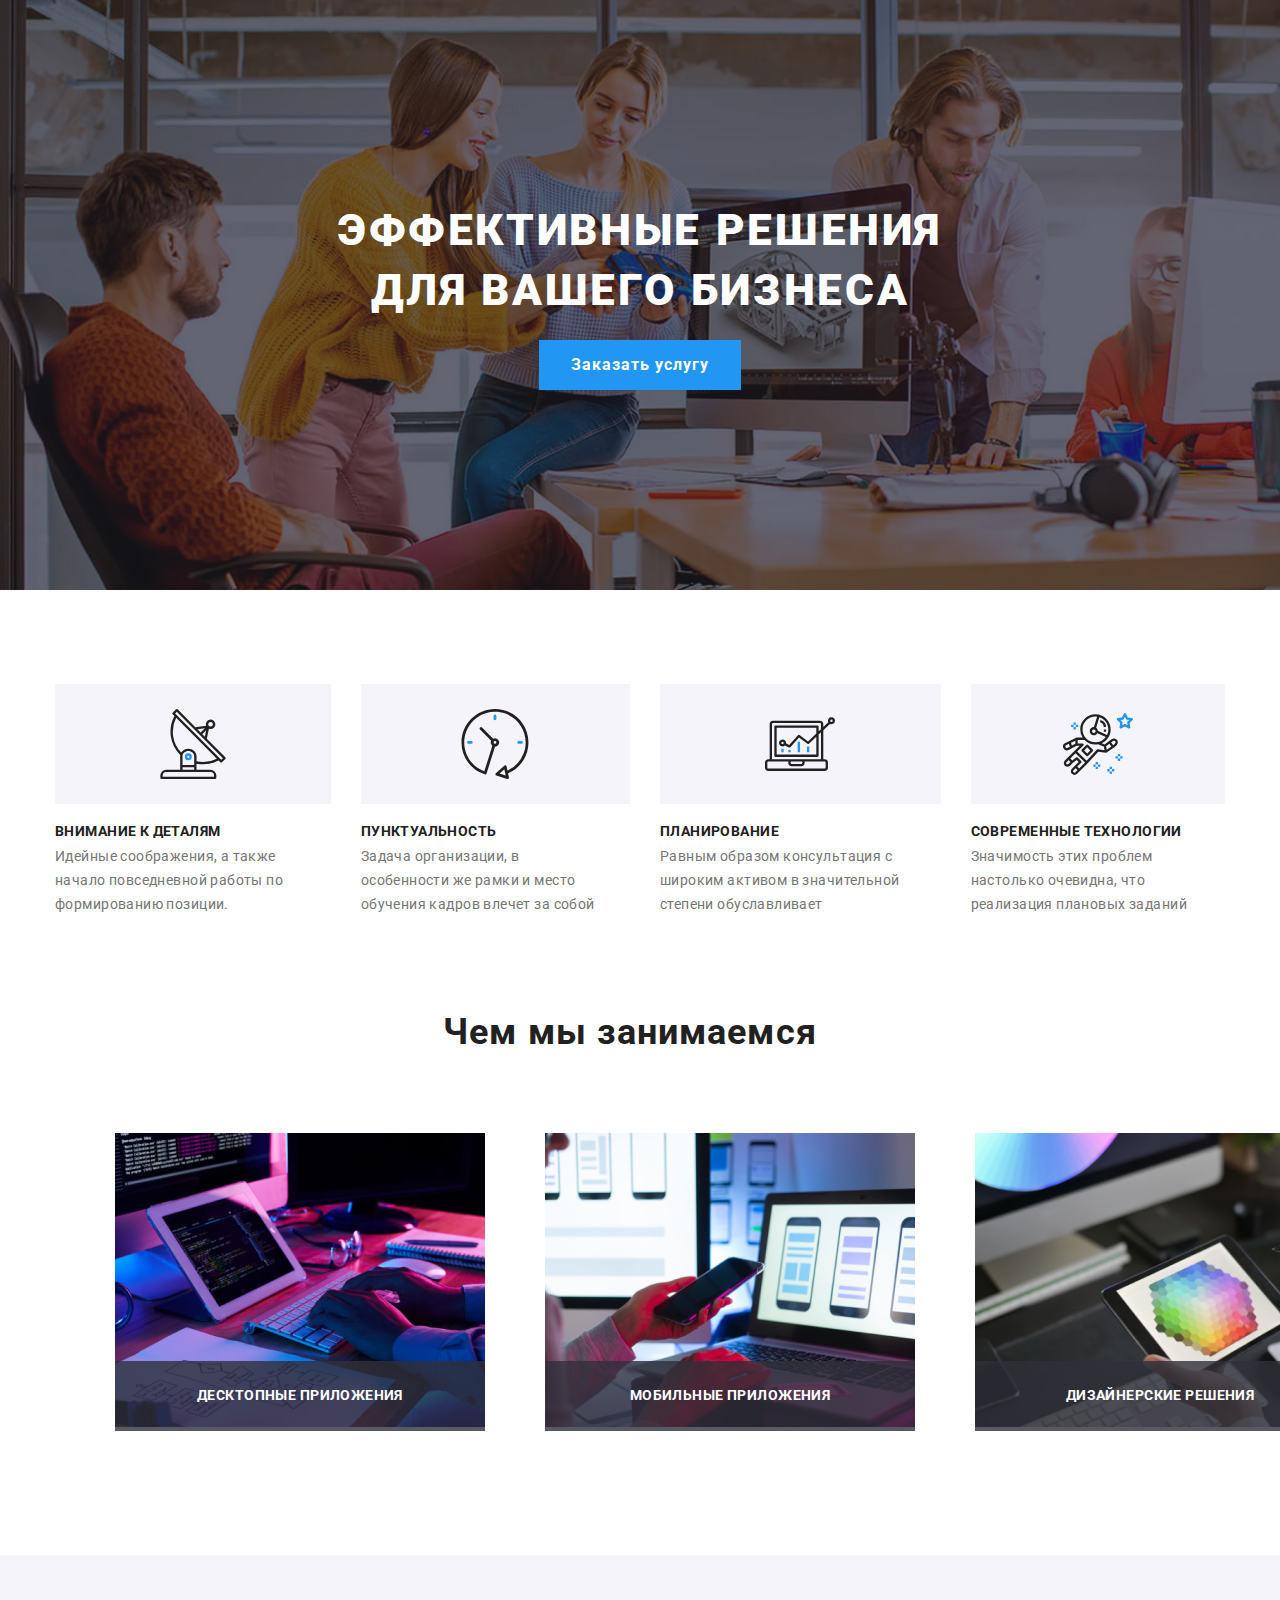
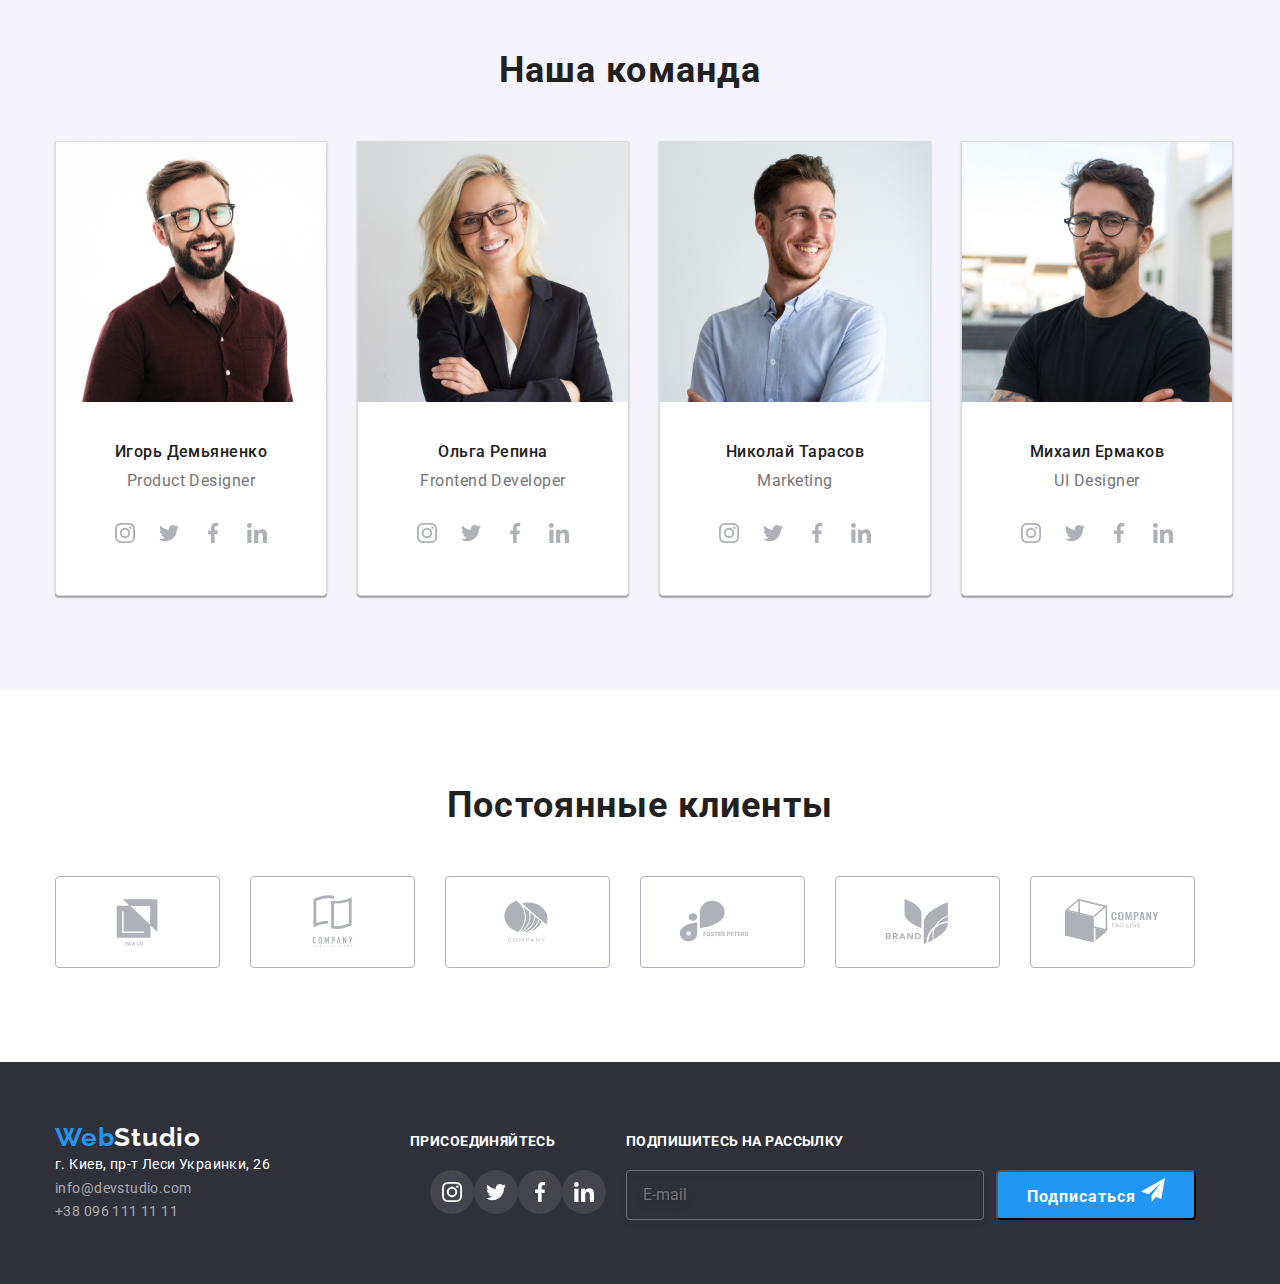
==== index.html @ 54d0c80e "1" ====
<!DOCTYPE html>
<html lang="ru">

<head>
    <meta charset="UTF-8">
    <meta http-equiv="X-UA-Compatible" content="IE=edge">
    <meta name="viewport" content="width=device-width, initial-scale=1.0">
    <title>Document</title>

    
    <link rel="preconnect" href="https://fonts.gstatic.com" crossorigin>
    <link
        href="https://fonts.googleapis.com/css2?family=Raleway:wght@700&family=Roboto:wght@400;500;700;900&display=swap"
        rel="stylesheet">
    <link rel="stylesheet" href="https://cdn.jsdelivr.net/npm/modern-normalize@1.1.0/modern-normalize.min.css" />
    <link rel="stylesheet" href="./css/main.min.css">
    <link rel="stylesheet" href="./css/styles.css">
    
</head>

<body>

    <!--header -->
    <!-- <header class="header-border"> 
    
        <div class="container header-container">
            <a class="title-name link" href="./index.html"> Web<span class="studio-black">Studio</span> </a>
            <nav>
                <ul class="header-options list">
    
                    <li class="header-options__text"><a class="header-options__item link current" href="./index.html"> Студия</a></li>
                    <li class="header-options__text"><a class="header-options__item link " href="./portfolio.html"> Портфолио</a></li>
                    <li class="header-options__text"><a class="header-options__item link " href=""> Контакты</a></li>
                </ul>
            </nav>
    
            <ul class="header-options list header-group">
                <li class="header-options__text" ><a class="header-options__tel link" href="mailto:info@devstudio.com"><svg class="header-options__icon"  width="16" height="12">
                    <use href="./images/icons2.svg#icon1-envelope"></use>
                </svg>info@devstudio.com</a></li>
                <li class="header-options-__ext"><a class="header-options__tel link" href="tel:+380961111111">
                    <svg class="header-options__icon" width="10" height="16">
                        <use href="./images/icons2.svg#icon1-Vector"></use>
                    </svg>+38 096 111 11 11</a></li>
            </ul>    
        </div>
        
    </header> -->

    <!-- main-->
    <main>
        
        <section class="main">
            <div class=" container">
                <h1 class="main__text">Эффективные решения для вашего бизнеса</h1>
                <button class=" btn" type="button" data-modal-open>Заказать услугу</button>
        </div></section>
        

        <!-- what we do-->
        <section class="section">
            <div class=" container">
            <ul class="list header-container">
                <li class="wedo-group" >
                    <div class="wedo-pic" ><svg class="wedo-icon" width="70" height="70">
                        <use href="./images/wedo.svg#icon-antenna"></use>
                    </svg></div>
                    <h3 class="wedo-head">Внимание к деталям</h3>
                    <p class="wedo-text">Идейные соображения, а также начало повседневной работы по формированию
                        позиции.</p>
                </li>


                <li class="wedo-group">
                    <div class="wedo-pic"><svg class="wedo-icon" width="70" height="70">
                        <use href="./images/wedo.svg#icon-clock"></use>
                    </svg></div>
                    <h3 class="wedo-head">Пунктуальность</h3>
                    <p class="wedo-text">Задача организации, в особенности же рамки и место обучения кадров влечет за
                        собой</p>
                </li>


                <li class="wedo-group">
                    <div class="wedo-pic"><svg class="wedo-icon" width="70" height="70">
                        <use href="./images/wedo.svg#icon-diagram"></use>
                    </svg></div>
                    <h3 class="wedo-head">Планирование</h3>
                    <p class="wedo-text">Равным образом консультация с широким активом в значительной степени
                        обуславливает</p>
                </li>


                <li class="wedo-group">
                    <div class="wedo-pic"><svg class="wedo-icon" width="70" height="70">
                        <use href="./images/wedo.svg#icon-astronaut"></use>
                    </svg></div>
                    <h3 class="wedo-head">Современные технологии</h3>
                    <p class="wedo-text">Значимость этих проблем настолько очевидна, что реализация плановых заданий</p>
                </li>
            </ul>
        </div>


        </section>
        <section class="wedo-pics" >
            <div class=" container">
            <h2 class="wedo">Чем мы занимаемся</h2>
            <ul class="wedo-img wedo-list list">
                <li class="wedowedo"><img class="wedo-picture" src="./images/box1.jpg" alt="компьютер-1" width="370">
                
                    <p class="wedo-overlay">десктопные приложения
                    </p></li>
                
                <li class="wedowedo" ><img class="wedo-picture" src="./images/box2.jpg" alt="компьютер-2" width="370">
                    <p class="wedo-overlay">мобильные приложения
                </p>
                </li>
                <li class="wedowedo"><img class="wedo-picture" src="./images/box3.jpg" alt="компьютер-3" width="370">
                    <p class="wedo-overlay">дизайнерские решения
                </p>
                </li>
            </ul>

            </div>
        </section>

        <!-- staff-->
        <section class=" staff">
            <div class=" container">
            <h2 class="staff-title">Наша команда</h2>
            <ul class=" staff__list list">
                
                <li class="staff__group"><img class="staff__img" src="./images/4.jpg" alt="Игорь" width="270">
                    <div class="staff__text">
                    <h3 class="staff__name">Игорь Демьяненко</h3>
                    <p class="staff__position" lang="en">Product Designer</p>
                        
                    
                        <ul class="social-media list">
                            <li class="social-media__item">
                                <a class="social-media__link link" href="" target="_blank" rel="noopener noreferer" aria-label="instagram"><svg
                                        class="social-media__icon" width="20" height="20">
                                        <use href="./images/icons.svg#icon-instagram"></use>
                                    </svg></a>
                            </li>
                        
                            <li class="social-media__item"><a class="social-media__link link" href="" target="_blank" rel="noopener noreferer"
                                    aria-label="twitter"><svg class="social-media__icon" width="20" height="20">
                                        <use href="./images/icons.svg#icon-twitter"></use>
                                    </svg></a></li>
                        
                            <li class="social-media__item"><a class="social-media__link link" href="" target="_blank" rel="noopener noreferer"
                                    aria-label="facebook">
                                    <svg class="social-media__icon" width="20" height="20">
                                        <use href="./images/icons.svg#icon-facebook"></use>
                                    </svg></a></li>
                        
                            <li class="social-media__item"><a class="social-media__link link" href="" target="_blank" rel="noopener noreferer"
                                    aria-label="linkedin">
                                    <svg class="social-media__icon" width="20" height="20">
                                        <use href="./images/icons.svg#icon-linkedin"></use>
                                    </svg></a></li>
                        </ul>
                    
                    
                </div></li>

                <li class="staff__group"><img class="staff__img" src="./images/5.jpg" alt="Ольга" width="270">
                    <div class="staff__text">
                    <h3 class="staff__name">Ольга Репина</h3>
                    <p class="staff__position" lang="en">Frontend Developer</p>  
                    <ul class="social-media list">
                        <li class="social-media__item">
                            <a class="social-media__link link" href="" target="_blank" rel="noopener noreferer" aria-label="instagram"><svg
                                    class="social-media__icon" width="20" height="20">
                                    <use href="./images/icons.svg#icon-instagram"></use>
                                </svg></a>
                        </li>
                    
                        <li class="social-media__item"><a class="social-media__link link" href="" target="_blank" rel="noopener noreferer"
                                aria-label="twitter"><svg class="social-media__icon" width="20" height="20">
                                    <use href="./images/icons.svg#icon-twitter"></use>
                                </svg></a></li>
                    
                        <li class="social-media__item"><a class="social-media__link link" href="" target="_blank" rel="noopener noreferer"
                                aria-label="facebook">
                                <svg class="social-media__icon" width="20" height="20">
                                    <use href="./images/icons.svg#icon-facebook"></use>
                                </svg></a></li>
                    
                        <li class="social-media__item"><a class="social-media__link link" href="" target="_blank" rel="noopener noreferer"
                                aria-label="linkedin">
                                <svg class="social-media__icon" width="20" height="20">
                                    <use href="./images/icons.svg#icon-linkedin"></use>
                                </svg></a></li>
                    </ul>
                </div></li>

                <li class="staff__group"><img class="staff__img" src="./images/6.jpg" alt="Николай" width="270">
                    <div class="staff__text">
                    <h3 class="staff__name">Николай Тарасов</h3>
                    <p class="staff__position" lang="en">Marketing</p>
                    <ul class="social-media list">
                        <li class="social-media__item">
                            <a class="social-media__link link" href="" target="_blank" rel="noopener noreferer" aria-label="instagram"><svg
                                    class="social-media__icon" width="20" height="20">
                                    <use href="./images/icons.svg#icon-instagram"></use>
                                </svg></a>
                        </li>
                    
                        <li class="social-media__item"><a class="social-media__link link" href="" target="_blank" rel="noopener noreferer"
                                aria-label="twitter"><svg class="social-media__icon" width="20" height="20">
                                    <use href="./images/icons.svg#icon-twitter"></use>
                                </svg></a></li>
                    
                        <li class="social-media__item"><a class="social-media__link link" href="" target="_blank" rel="noopener noreferer"
                                aria-label="facebook">
                                <svg class="social-media__icon" width="20" height="20">
                                    <use href="./images/icons.svg#icon-facebook"></use>
                                </svg></a></li>
                    
                        <li class="social-media__item"><a class="social-media__link link" href="" target="_blank" rel="noopener noreferer"
                                aria-label="linkedin">
                                <svg class="social-media__icon" width="20" height="20">
                                    <use href="./images/icons.svg#icon-linkedin"></use>
                                </svg></a></li>
                    </ul>
                </div></li>


                <li class="staff__group"><img class="staff__img" src="./images/7.jpg" alt="Михаил" width="270">
                    <div class="staff__text">
                    <h3 class="staff__name">Михаил Ермаков</h3>
                    <p class="staff__position" lang="en">UI Designer</p>
                    <ul class="social-media list">
                        <li class="social-media__item">
                            <a class="social-media__link link" href="" target="_blank" rel="noopener noreferer" aria-label="instagram"><svg
                                    class="social-media__icon" width="20" height="20">
                                    <use href="./images/icons.svg#icon-instagram"></use>
                                </svg></a>
                        </li>
                    
                        <li class="social-media__item"><a class="social-media__link link" href="" target="_blank" rel="noopener noreferer"
                                aria-label="twitter"><svg class="social-media__icon" width="20" height="20">
                                    <use href="./images/icons.svg#icon-twitter"></use>
                                </svg></a></li>
                    
                        <li class="social-media__item"><a class="social-media__link link" href="" target="_blank" rel="noopener noreferer"
                                aria-label="facebook">
                                <svg class="social-media__icon" width="20" height="20">
                                    <use href="./images/icons.svg#icon-facebook"></use>
                                </svg></a></li>
                    
                        <li class="social-media__item"><a class="social-media__link link" href="" target="_blank" rel="noopener noreferer"
                                aria-label="linkedin">
                                <svg class="social-media__icon" width="20" height="20">
                                    <use href="./images/icons.svg#icon-linkedin"></use>
                                </svg></a></li>
                    </ul>
                </div></li>
                
            </ul>
            </div>
        </section>

        <!--clients-->

        <section class=" clients">
            <div class=" container">
                <h2 class=" clients__name">Постоянные клиенты</h2>
                
                    <ul class="clients__list list">
                        <li class="clients__item" > <a class="clients__link link" href="" target="_blank" rel="noopener noreferer" aria-label="client-1"><svg class=" clients__icon" width="106" height="60">
                        <use href="./images/icons.svg#icon-Logo1"></use></svg> </a></li>
                        <li class="clients__item"> <a class="clients__link link" href="" target="_blank" rel="noopener noreferer" aria-label="client-2"><svg class=" clients__icon" width="106" height="60">
                        <use href="./images/icons.svg#icon-Logo2"></use></svg> </a></li>
                        <li class="clients__item"><a class="clients__link link" href="" target="_blank" rel="noopener noreferer" aria-label="client-3"><svg class=" clients__icon" width="106" height="60">
                        <use href="./images/icons.svg#icon-Logo3"></use></svg> </a></li>
                        <li class="clients__item"><a class="clients__link link" href="" target="_blank" rel="noopener noreferer" aria-label="client-4"><svg class=" clients__icon" width="106" height="60">
                        <use href="./images/icons.svg#icon-Logo4"></use></svg> </a></li>
                        <li class="clients__item"><a class="clients__link link" href="" target="_blank" rel="noopener noreferer" aria-label="client-5"><svg class=" clients__icon" width="106" height="60">
                        <use href="./images/icons.svg#icon-Logo5"></use></svg> </a></li>
                        <li class="clients__item"><a class="clients__link link" href="" target="_blank" rel="noopener noreferer" aria-label="client-6"><svg class=" clients__icon" width="106" height="60">
                        <use href="./images/icons.svg#icon-Logo6"></use></svg> </a></li> 
                    </ul>
            </div>
         </section>


    </main>
    <!--footer-->
    <footer class="footer">
        <div class="footer-container">
            <div class="footer-list">
                <a class="footer-name link" href="index.html"> Web<span class="studio-white">Studio</span></a>
                
            
                <ul class="list footer-group">
                    <li class="footer-white link"><a class="footer-white link" href="https://goo.gl/maps/7HZzm9QdchbtxohQ8" target="_blank" rel="noopener nofollow noreferrer">г. Киев,
                        пр-т Леси Украинки, 26</a></li>
                    <li><a class="footer-grey link" href="mailto:info@devstudio.com">info@devstudio.com</a></li>
                    <li><a class="footer-grey link" href="tel:+380961111111">+38 096 111 11 11</a></li>
                </ul>
            </div>

            <div class="subscribe">
            <p class="subscribe-title">присоединяйтесь</p>
            <ul class="social-media list">
                <li class="social-media__item">
                    <a class="social-media__link link" href="" target="_blank" rel="noopener noreferer" aria-label="instagram">
                        <svg class="social-media__icon-footer" width="20" height="20">
                            <use href="./images/icons.svg#icon-instagram"></use>
                        </svg>
                    </a>
                </li>
                <li class="social-media__item">
                    <a class="social-media__link link" href="" target="_blank" rel="noopener noreferer" aria-label="instagram">
                        <svg class="social-media__icon-footer" width="20" height="20">
                            <use href="./images/icons.svg#icon-twitter"></use>
                        </svg>
                    </a>
                </li>
                <li class="social-media__item">
                    <a class="social-media__link link" href="" target="_blank" rel="noopener noreferer" aria-label="instagram">
                        <svg class="social-media__icon-footer" width="20" height="20">
                            <use href="./images/icons.svg#icon-facebook"></use>
                        </svg>
                    </a>
                </li>
                <li class="social-media__item">
                    <a class="social-media__link link" href="" target="_blank" rel="noopener noreferer" aria-label="instagram">
                        <svg class="social-media__icon-footer" width="20" height="20">
                            <use href="./images/icons.svg#icon-linkedin"></use>
                        </svg>
                        </a>
                        </li>
                        </ul>
                        </div>
                        
                        <div class="subscribe-distribution">
                            <h3 class="subscribe-title">Подпишитесь на рассылку</h3>
                            <form class="subscribe-form" name="subscribe-form">
                                <label class="contact-form-group"></label>
                                <input class="subscribe-input" type="email" name="email" placeholder="E-mail" required>
                                <button class="subscribe-btn" type="submit">Подписаться
                                    <svg class="subscribe-icon" width="24" height="24">
                                        <use href="./images/icons/modal.svg#icon1-send"></use>
                                    </svg></button>
                            </form>
                        </div>
        </div>
    </footer>

<div class="backdrop is-hidden" data-modal>
    <div class="modal">
        <button class="modal-close-btn" type="button" data-modal-close>
            <svg class="modal-icon" width="11" height="11">
                <use href="./images/icons.svg#icon1-cross"></use>
            </svg></button>


        <span class="modal-title">Оставьте свои данные, мы вам перезвоним</span>

        <form class="modal-form" name="client-info">
            <div class="modal-input-wrp">
                <label class="modal-form-label">
                    <span class="modal-form-dsc">Имя</span>
                    <svg class="modal-form-icon" width="18" height="18">
                        <use href="./images/icons/modal.svg#icon1-user"></use>
                    </svg>
                    <input class="modal-form-input" type="text" name="client-name" required>
                </label>
            </div>
            <div class="modal-input-wrp">
                <label class="modal-form-label">
                    <span class="modal-form-dsc">Телефон</span>
                    <svg class="modal-form-icon" width="18" height="18">
                        <use href="./images/icons/modal.svg#icon1-phone"></use>
                    </svg>
                    <input class="modal-form-input" type="tel" name="client-phone" required>
                </label>
            </div>
            <div class="modal-input-wrp">
                <label class="modal-form-label">
                    <span class="modal-form-dsc">Почта</span>
                    <svg class="modal-form-icon" width="18" height="18">
                        <use href="./images/icons/modal.svg#icon1-email"></use>
                    </svg>
                    <input class="modal-form-input" type="email" name="client-email" required>
                </label>
            </div>
            <label class="modal-form-label">
                <span class="modal-form-dsc">Комментарий</span>
                <textarea class="modal-form-input form-textarea" name="client-comment"
                    placeholder="Введите текст"></textarea>
            </label>
            <div class="modal-input-wrp">
                <label class="modal-form-checkbox">
                    <input class="form-checkbox-input visually-hidden" type="checkbox" name="client-agreement"
                        value="client-agreement" checked required>
                    <svg class="form-checkbox-icon empty" width="16" height="15">
                        <use href="./images/icons/modal2.svg#icon1-checkbox"></use>
                    </svg>
                    <svg class="form-checkbox-icon agree" width="16" height="15">
                        <use href="./images/icons/modal.svg#icon1-check"></use>
                    </svg>
                    <span class="form-checkbox-agreement">
                        Соглашаюсь с рассылкой и принимаю
                        <a class="form-checkbox-contract" href="">
                            Условия договора
                        </a>
                    </span>
                </label>
                <button class="checkbox-btn" type="submit">Отправить</button>
            </div>
        </form>




    </div>
</div>

<script src="./js/modal.js"></script>

</body>

</html>
---- css/main.min.css ----
.visually-hidden{position:absolute;width:1px;height:1px;margin:-1px;border:0;padding:0;white-space:nowrap;-webkit-clip-path:inset(100%);clip-path:inset(100%);clip:rect(0 0 0 0);overflow:hidden}body{font-family:roboto,sans-serif;font-style:normal;color:#212121;display:block;margin:0}h1,h2,h3,p{margin:0}.link{text-decoration:none}.list{list-style:none;margin:0;padding:0}.btn-portfolio{font-family:"Roboto";font-style:normal;font-weight:500;font-size:16px;line-height:1.62;padding:6px 22px;letter-spacing:.03em;color:#212121;border:none;background-color:#f5f4fa;border-radius:4px;-webkit-transition:color 250ms cubic-bezier(0.4, 0, 0.2, 1),background-color 250ms cubic-bezier(0.4, 0, 0.2, 1);transition:color 250ms cubic-bezier(0.4, 0, 0.2, 1),background-color 250ms cubic-bezier(0.4, 0, 0.2, 1)}.btn-portfolio-class{margin-left:8px}.btn-portfolio:hover,.btn-portfolio:focus{background-color:#2196f3;color:#fff;-webkit-box-shadow:3px 3px 3px rgba(0,0,0,.12);box-shadow:3px 3px 3px rgba(0,0,0,.12)}.btn{font-weight:700;font-size:16px;line-height:1.88;letter-spacing:.06em;background-color:#2196f3;color:#fff;padding:10px 32px;margin-top:20px;border:none}.current-btn{background-color:#2196f3;color:#fff}.checkbox-btn{display:block;margin:auto;height:50px;width:200px;font-weight:700;font-size:16px;line-height:1.88;letter-spacing:.06em;background-color:#2196f3;color:#fff;padding:10px 32px;margin-top:20px;border-radius:4px;border:1px solid #757575;-webkit-transition:-webkit-box-shadow 250ms cubic-bezier(0.4, 0, 0.2, 1);transition:-webkit-box-shadow 250ms cubic-bezier(0.4, 0, 0.2, 1);transition:box-shadow 250ms cubic-bezier(0.4, 0, 0.2, 1);transition:box-shadow 250ms cubic-bezier(0.4, 0, 0.2, 1), -webkit-box-shadow 250ms cubic-bezier(0.4, 0, 0.2, 1);cursor:pointer}.checkbox-btn:hover,.checkbox-btn:checkbox-btn:focus{-webkit-box-shadow:5px 5px 5px rgba(0,0,0,.12);box-shadow:5px 5px 5px rgba(0,0,0,.12)}.subscribe-btn{height:50px;width:200px;font-weight:700;font-size:16px;line-height:1.88;fill:#fff;letter-spacing:.06em;color:#fff;background-color:#2196f3;text-align:center;border-radius:4px;cursor:pointer}.subscribe-btn:hover,.subscribe-btn:focus{background-color:#188ceb}.container{width:100%;padding-left:15px;padding-right:15px;margin-left:auto;margin-right:auto}@media screen and (min-width: 480px){.container{max-width:480}}@media screen and (min-width: 768px){.container{max-width:768}}@media screen and (min-width: 1200px){.container{max-width:1200px}}.footer-container{width:1200px;padding-left:15px;padding-right:15px;margin-left:auto;margin-right:auto;display:-webkit-box;display:-ms-flexbox;display:flex;-webkit-box-align:baseline;-ms-flex-align:baseline;align-items:baseline}.header-container{display:-webkit-box;display:-ms-flexbox;display:flex}.section{padding:94px 0}.social-media{display:-webkit-box;display:-ms-flexbox;display:flex;-webkit-box-pack:center;-ms-flex-pack:center;justify-content:center;margin-right:20px;margin-left:20px}.social-media__item{width:44px;height:44px;-webkit-transition:fill 250ms cubic-bezier(0.4, 0, 0.2, 1),background-color 250ms cubic-bezier(0.4, 0, 0.2, 1);transition:fill 250ms cubic-bezier(0.4, 0, 0.2, 1),background-color 250ms cubic-bezier(0.4, 0, 0.2, 1)}.social-media__item:hover .social-media__link,.social-media__item:focus .social-media__link{fill:#fff;background-color:#2196f3}.social-media__link:not(:last-child){fill:#afb1b8;display:-webkit-box;display:-ms-flexbox;display:flex;width:100%;height:100%;border-radius:50%;-webkit-box-align:center;-ms-flex-align:center;align-items:center;-webkit-box-pack:center;-ms-flex-pack:center;justify-content:center;gap:10px}.social-media{display:-webkit-box;display:-ms-flexbox;display:flex;-webkit-box-pack:center;-ms-flex-pack:center;justify-content:center}.social-media__item{width:44px;height:44px;margin-bottom:10px;-webkit-transition:fill 250ms cubic-bezier(0.4, 0, 0.2, 1),background-color 250ms cubic-bezier(0.4, 0, 0.2, 1);transition:fill 250ms cubic-bezier(0.4, 0, 0.2, 1),background-color 250ms cubic-bezier(0.4, 0, 0.2, 1)}.social-media__link{display:-webkit-box;display:-ms-flexbox;display:flex;width:100%;height:100%;border-radius:50%;-webkit-box-align:center;-ms-flex-align:center;align-items:center;-webkit-box-pack:center;-ms-flex-pack:center;justify-content:center;color:#fff;background:rgba(255,255,255,.1);-webkit-transition:fill 250ms cubic-bezier(0.4, 0, 0.2, 1);transition:fill 250ms cubic-bezier(0.4, 0, 0.2, 1)}.social-media__link:focus .social-media__icon,.social-media__link:hover .social-media__icon{fill:#fff}.social-media__icon{fill:#afb1b8;-webkit-transition:fill 250ms cubic-bezier(0.4, 0, 0.2, 1);transition:fill 250ms cubic-bezier(0.4, 0, 0.2, 1)}.social-media__icon-footer{fill:#fff}.modal-icon{fill:#a3a2a2}.modal-icon:hover,.modal-icon:focus{fill:#2196f3}.modal-title{font-family:"Roboto";font-style:normal;font-weight:700;font-size:20px;line-height:23px;text-align:center;letter-spacing:.03em;color:#212121}.modal{position:absolute;top:50%;left:50%;-webkit-transform:translate(-50%, -50%);transform:translate(-50%, -50%);width:528px;height:581px;background-color:#fff;-webkit-box-shadow:0px 1px 3px rgba(0,0,0,.12),0px 1px 1px rgba(0,0,0,.14),0px 2px 1px rgba(0,0,0,.2);box-shadow:0px 1px 3px rgba(0,0,0,.12),0px 1px 1px rgba(0,0,0,.14),0px 2px 1px rgba(0,0,0,.2);border-radius:4px;padding:40px}.modal-close-btn{position:absolute;top:0;right:0;-webkit-transform:translate(-50% -50%);transform:translate(-50% -50%);display:-webkit-box;display:-ms-flexbox;display:flex;-webkit-box-align:center;-ms-flex-align:center;align-items:center;-webkit-box-pack:center;-ms-flex-pack:center;justify-content:center;width:30px;height:30px;margin-top:8px;margin-right:8px;border-radius:50%;padding:0;background-color:#fff;cursor:pointer;border:1px solid rgba(0,0,0,.1)}.modal-input-wrp{position:relative}.modal-form-label{display:-webkit-box;display:-ms-flexbox;display:flex;-webkit-box-orient:vertical;-webkit-box-direction:normal;-ms-flex-direction:column;flex-direction:column;margin-bottom:10px}.modal-form-label:hover .modal-form-input,.modal-form-label:focus .modal-form-input,.modal-form-label:hover .modal-form-icon,.modal-form-label:focus .modal-form-icon{fill:#2196f3;border-color:#2196f3}.modal-form{margin-top:12px}.modal-form-dsc{margin-bottom:4px;font-size:12px;line-height:1.17;letter-spacing:.01em;color:#757575}.modal-form-input{padding-top:12px;padding-right:12px;padding-bottom:12px;padding-left:42px;width:448px;height:40px;font-size:16px;line-height:1.25;letter-spacing:.03em;background-color:rgba(0,0,0,0);outline:rgba(0,0,0,0);border:1px solid rgba(33,33,33,.2);border-radius:4px;-webkit-transition:border-color 250ms cubic-bezier(0.4, 0, 0.2, 1);transition:border-color 250ms cubic-bezier(0.4, 0, 0.2, 1)}.modal-input-wrp{position:relative}.modal-form-icon{position:absolute;top:0;left:0;-webkit-transform:translateY(29px);transform:translateY(29px);margin-left:12px;-webkit-transition:fill 250ms cubic-bezier(0.4, 0, 0.2, 1);transition:fill 250ms cubic-bezier(0.4, 0, 0.2, 1)}.form-textarea::-webkit-input-placeholder{font-size:12px;line-height:14px;letter-spacing:.01em;color:rgba(117,117,117,.5)}.form-textarea::-moz-placeholder{font-size:12px;line-height:14px;letter-spacing:.01em;color:rgba(117,117,117,.5)}.form-textarea:-ms-input-placeholder{font-size:12px;line-height:14px;letter-spacing:.01em;color:rgba(117,117,117,.5)}.form-textarea::-ms-input-placeholder{font-size:12px;line-height:14px;letter-spacing:.01em;color:rgba(117,117,117,.5)}.form-textarea::placeholder{font-size:12px;line-height:14px;letter-spacing:.01em;color:rgba(117,117,117,.5)}.form-textarea{padding-right:16px;padding-left:16px;height:120px;resize:none}.modal-form-checkbox{position:relative;display:-webkit-box;display:-ms-flexbox;display:flex;-webkit-box-align:center;-ms-flex-align:center;align-items:center;-webkit-box-pack:center;-ms-flex-pack:center;justify-content:center;margin-bottom:30px}.backdrop{position:fixed;top:0;left:0;width:100%;height:100%;background-color:rgba(0,0,0,.2);-webkit-transition:opacity 250ms cubic-bezier(0.4, 0, 0.2, 1),visibility 250ms cubic-bezier(0.4, 0, 0.2, 1);transition:opacity 250ms cubic-bezier(0.4, 0, 0.2, 1),visibility 250ms cubic-bezier(0.4, 0, 0.2, 1)}.backdrop.is-hidden{opacity:0;visibility:hidden;pointer-events:none}.form-checkbox-icon.empty{position:absolute;left:0;opacity:0;-webkit-transition:opacity 250ms cubic-bezier(0.4, 0, 0.2, 1);transition:opacity 250ms cubic-bezier(0.4, 0, 0.2, 1)}.form-checkbox-icon{display:-webkit-inline-box;display:-ms-inline-flexbox;display:inline-flex;-webkit-box-align:center;-ms-flex-align:center;align-items:center;-webkit-box-pack:center;-ms-flex-pack:center;justify-content:center;color:#040404;border:#2f303a}.form-checkbox-icon.agree{position:absolute;left:0;opacity:0;fill:#fff;background-color:#2196f3;border-radius:2px;-webkit-transition:opacity 250ms cubic-bezier(0.4, 0, 0.2, 1);transition:opacity 250ms cubic-bezier(0.4, 0, 0.2, 1)}.form-checkbox-agreement{margin-left:20px;font-size:14px;line-height:1.71;letter-spacing:.03em;color:#757575}.form-checkbox-contract{color:#2196f3}.form-checkbox-contract:hover,.form-checkbox-contractfocus{color:#2196f3}.form-checkbox-input:not(:checked)+.form-checkbox-icon.empty{opacity:1}.form-checkbox-input:checked~.form-checkbox-icon.agree{opacity:1}.form-checkbox-custom-checkbox{display:-webkit-inline-box;display:-ms-inline-flexbox;display:inline-flex;-webkit-box-align:center;-ms-flex-align:center;align-items:center;-webkit-box-pack:center;-ms-flex-pack:center;justify-content:center;width:20px;height:20px;outline:2px solid #9da4bd;outline-offset:-2px;border-radius:8px;-webkit-transition:outline-color 250ms,background-color 250ms;transition:outline-color 250ms,background-color 250ms}.subscribe-form{display:-webkit-box;display:-ms-flexbox;display:flex}.subscribe-icon{width:24px;height:24px}.subscribe-input{margin-right:12px;padding:15px 16px;-webkit-box-flex:2;-ms-flex-positive:2;flex-grow:2;background-color:rgba(0,0,0,0);outline:rgba(0,0,0,0);border:1px solid rgba(255,255,255,.3);-webkit-filter:drop-shadow(0px 4px 4px rgba(0, 0, 0, 0.15));filter:drop-shadow(0px 4px 4px rgba(0, 0, 0, 0.15));border-radius:4px;color:#fff;width:358px;height:50px}.current{position:relative;color:#2196f3;display:-webkit-box;display:-ms-flexbox;display:flex;-webkit-box-align:center;-ms-flex-align:center;align-items:center}.current::after{position:absolute;bottom:0;left:0;content:" ";display:inline-block;width:100%;height:4px;border-radius:2px;background-color:#2196f3}.header-border{border-bottom:1px solid #ececec}.header-options{display:-webkit-box;display:-ms-flexbox;display:flex;margin-left:auto;-webkit-box-align:center;-ms-flex-align:center;align-items:center;-webkit-transition:color 250ms cubic-bezier(0.4, 0, 0.2, 1);transition:color 250ms cubic-bezier(0.4, 0, 0.2, 1)}.header-options:hover,.header-options:focus{color:#2196f3}.header-options__item{font-weight:500;font-size:14px;line-height:1.14;letter-spacing:.02em;color:#212121;padding:32px 0;display:block;-webkit-transition:color 250ms cubic-bezier(0.4, 0, 0.2, 1);transition:color 250ms cubic-bezier(0.4, 0, 0.2, 1)}.header-options__tel{font-weight:500;font-size:14px;line-height:1.14;letter-spacing:.02em;color:#757575;padding:32px 0px;display:-webkit-box;display:-ms-flexbox;display:flex;margin-left:auto;-webkit-box-align:center;-ms-flex-align:center;align-items:center;-webkit-transition:color 250ms cubic-bezier(0.4, 0, 0.2, 1),fill 250ms cubic-bezier(0.4, 0, 0.2, 1);transition:color 250ms cubic-bezier(0.4, 0, 0.2, 1),fill 250ms cubic-bezier(0.4, 0, 0.2, 1)}.header-options__text{margin-right:50px}.header-options__icon{margin-right:10px}.header-options__item:hover,.header-options__item:focus,.header-options__tel:hover,.header-options__tel:focus,.footer-white:hover,.footer-grey:hover,.footer-white:focus,.footer-grey:focus{color:#2196f3;fill:#2196f3}.title-name{Font-family:Raleway;font-weight:700;font-size:26px;line-height:1.19;letter-spacing:.03em;margin-bottom:20px;margin-top:20px;color:#2196f3;margin-right:93px}.header-list{display:-webkit-box;display:-ms-flexbox;display:flex}.studio-black{color:#000}.wedo{font-weight:700;font-size:36px;line-height:1.17;text-align:center;letter-spacing:.03em;margin-bottom:50px;color:#212121;margin-right:20px}.wedo-team{font-weight:700;font-size:36px;line-height:1.17;text-align:center;letter-spacing:.03em;margin-bottom:50px;color:#212121;margin-right:20px}.wedo-list{display:-webkit-box;display:-ms-flexbox;display:flex;margin-right:50px;margin-left:30px}.wedo-head{font-weight:700;font-size:14px;line-height:1.14;letter-spacing:.03em;text-transform:uppercase;margin-top:20px;margin-bottom:5px;color:#212121}.wedo-text{font-weight:400;font-size:14px;line-height:1.71;letter-spacing:.03em;color:#757575;margin-right:20px}.wedo-img{margin-left:-15px;width:355px;margin-right:30px}.wedo-pics{padding-bottom:94px}.wedo-pic{display:block;max-width:100%;max-height:100%}.wedo-icon{display:-webkit-box;display:-ms-flexbox;display:flex;-webkit-box-pack:center;-ms-flex-pack:center;justify-content:center;-webkit-box-align:center;-ms-flex-align:center;align-items:center;background-color:#f5f4fa}.wedo-pic{background-color:#f5f4fa;height:120px;display:-webkit-box;display:-ms-flexbox;display:flex;-webkit-box-pack:center;-ms-flex-pack:center;justify-content:center;-webkit-box-align:center;-ms-flex-align:center;align-items:center}.wedo-group:not(:last-child){margin-right:30px}.wedowedo{margin:30px;position:relative}.wedo-overlay{position:absolute;display:-webkit-box;display:-ms-flexbox;display:flex;-webkit-box-align:center;-ms-flex-align:center;align-items:center;-webkit-box-pack:center;-ms-flex-pack:center;justify-content:center;height:70px;width:370px;bottom:0;left:0;font-weight:700;font-size:14px;line-height:1.14;text-align:center;letter-spacing:.03em;text-transform:uppercase;background:rgba(47,48,58,.8);color:#fff}.footer-name{font-family:raleway;font-weight:700;font-size:26px;line-height:1.19;letter-spacing:.03em;margin-top:20px;margin-bottom:20px;color:#2196f3;margin-left:0px}.footer-social{fill:#fdfefe}.footer-white{font-weight:400;font-size:14px;line-height:1.71;letter-spacing:.03em;background-color:#2f303a;text-transform:none;color:#fff;-webkit-transition:color 250ms cubic-bezier(0.4, 0, 0.2, 1);transition:color 250ms cubic-bezier(0.4, 0, 0.2, 1)}.footer-grey{font-weight:400;font-size:14px;line-height:1.71;background-color:#2f303a;letter-spacing:.03em;font-style:normal;margin-bottom:9px;text-transform:none;color:rgba(255,255,255,.6);-webkit-transition:color 250ms cubic-bezier(0.4, 0, 0.2, 1);transition:color 250ms cubic-bezier(0.4, 0, 0.2, 1)}.footer-group{margin-right:70px}.footer-list{margin-right:70px}.footer{background-color:#2f303a;padding:60px 0;display:-webkit-box;display:-ms-flexbox;display:flex}.footer-join{margin-left:70px}.footer .container{display:-webkit-box;display:-ms-flexbox;display:flex}.footer-join-item{margin-top:12px;margin-bottom:20px;font-weight:700;font-size:14px;line-height:1.14;letter-spacing:.03em;text-transform:uppercase;color:#fff}.footer-social{display:-webkit-box;display:-ms-flexbox;display:flex;-webkit-box-pack:center;-ms-flex-pack:center;justify-content:center;-webkit-transition:fill 250ms cubic-bezier(0.4, 0, 0.2, 1);transition:fill 250ms cubic-bezier(0.4, 0, 0.2, 1);-webkit-transition:background-color 250ms cubic-bezier(0.4, 0, 0.2, 1);transition:background-color 250ms cubic-bezier(0.4, 0, 0.2, 1)}.footer-social:hover,.footer-social:focus{fill:#fff;background-color:#2196f3}.subscribe-title{margin-top:12px;margin-bottom:20px;font-weight:700;font-size:14px;line-height:1.14;letter-spacing:.03em;text-transform:uppercase;color:#fff}.studio-white{color:#fff}.main__text{font-size:44px;line-height:1.36;text-align:center;letter-spacing:.06em;text-transform:uppercase;color:#fff;font-weight:700px;max-width:700px;margin:0 auto}.main{background-image:url(../images/Img\ Overlay.png),url(../images/Img.png);background-size:cover;max-width:1600px;background-color:rgba(47,48,58,.4);text-align:center;padding:200px 0}.staff-title{font-weight:700;font-size:36px;line-height:1.17;text-align:center;letter-spacing:.03em;margin-bottom:50px;color:#212121;margin-right:20px}.staff__list{display:-webkit-box;display:-ms-flexbox;display:flex;margin:-15px}.staff__img{display:block;width:270px;height:260px}.staff__name{font-weight:500;font-size:16px;line-height:1.19;text-align:center;letter-spacing:.03em;color:#212121;margin:10px}.staff__position{font-weight:400;font-size:16px;line-height:1.19;text-align:center;letter-spacing:.03em;margin-bottom:20px;color:#757575}.staff{background-color:#f5f4fa;padding:94px 0}.staff__text{padding-top:30px;padding-bottom:30px;font-weight:700;font-size:36px;line-height:1.17;text-align:center;letter-spacing:.03em;color:#212121}.staff__group{border:1px solid #dcdbe1;margin:15px;background-color:#fff;border-radius:0px 0px 4px 4px;-webkit-box-shadow:0px 1px 3px rgba(0,0,0,.12),0px 1px 1px rgba(0,0,0,.14),0px 2px 1px rgba(0,0,0,.2);box-shadow:0px 1px 3px rgba(0,0,0,.12),0px 1px 1px rgba(0,0,0,.14),0px 2px 1px rgba(0,0,0,.2)}.staff-social{display:-webkit-box;display:-ms-flexbox;display:flex;-webkit-box-pack:center;-ms-flex-pack:center;justify-content:center}.projects{width:370px;display:block}.work-list{display:-webkit-box;display:-ms-flexbox;display:flex;margin-bottom:50px;-webkit-box-pack:center;-ms-flex-pack:center;justify-content:center}.work-pic{display:-webkit-box;display:-ms-flexbox;display:flex;margin:-15px;-ms-flex-wrap:wrap;flex-wrap:wrap}.project-kind{color:#757575}.projects-group{width:calc(33.3333333333% - 30px);margin:15px;-webkit-transition:-webkit-box-shadow 250ms cubic-bezier(0.4, 0, 0.2, 1);transition:-webkit-box-shadow 250ms cubic-bezier(0.4, 0, 0.2, 1);transition:box-shadow 250ms cubic-bezier(0.4, 0, 0.2, 1);transition:box-shadow 250ms cubic-bezier(0.4, 0, 0.2, 1), -webkit-box-shadow 250ms cubic-bezier(0.4, 0, 0.2, 1)}.projects-group:hover,.projects-group:focus{-webkit-box-shadow:3px 3px 3px rgba(0,0,0,.12);box-shadow:3px 3px 3px rgba(0,0,0,.12)}.projects-text{padding:20px 24px;border:1px solid #ececec;border-top:none}.projects-head{font-family:"Roboto";font-style:normal;font-weight:700;font-size:18px;line-height:36px;margin-bottom:4px;letter-spacing:.06em;color:#212121}.portfolio-img-card{position:relative;overflow:hidden}.portfolio-item{position:relative;overflow:hidden}.portfolio-overlay{position:absolute;top:0;left:0;-webkit-transform:translateY(135%);transform:translateY(135%);display:-webkit-box;display:-ms-flexbox;display:flex;height:294px;-webkit-box-align:center;-ms-flex-align:center;align-items:center;padding:63px 24px;-webkit-transition:-webkit-transform 250ms cubic-bezier(0.4, 0, 0.2, 1);transition:-webkit-transform 250ms cubic-bezier(0.4, 0, 0.2, 1);transition:transform 250ms cubic-bezier(0.4, 0, 0.2, 1);transition:transform 250ms cubic-bezier(0.4, 0, 0.2, 1), -webkit-transform 250ms cubic-bezier(0.4, 0, 0.2, 1);background-color:rgba(33,150,243,.9)}.portfolio-item:hover .portfolio-overlay{-webkit-transform:translateY(0);transform:translateY(0)}.portfolio-overlay-desc{font-family:"Roboto";font-style:normal;font-weight:400;font-size:18px;line-height:28px;letter-spacing:.03em;color:#fff}.projects{width:370px;display:block}.clients__link{color:#afb1b8;width:100%;height:100%;display:-webkit-box;display:-ms-flexbox;display:flex;-webkit-box-pack:center;-ms-flex-pack:center;justify-content:center;-webkit-box-align:center;-ms-flex-align:center;align-items:center;border:1px solid #afb1b8;border-radius:4px;-webkit-transition:color 250ms cubic-bezier(0.4, 0, 0.2, 1),border-color 250ms cubic-bezier(0.4, 0, 0.2, 1);transition:color 250ms cubic-bezier(0.4, 0, 0.2, 1),border-color 250ms cubic-bezier(0.4, 0, 0.2, 1)}.clients__link:hover,.clients__link:focus{border-color:#2196f3;color:#2196f3}.clients__list{display:-webkit-box;display:-ms-flexbox;display:flex}.clients__item{height:92px;width:calc(16.6666666667% - 30px);margin-right:30px}.clients__icon{display:-webkit-box;display:-ms-flexbox;display:flex;width:106px;height:60px;fill:currentColor}.clients__icon-list{display:-webkit-box;display:-ms-flexbox;display:flex;width:170px;height:92px;border:1px solid #afb1b8;margin:20px;fill:#e5e5e5}.clients__name{font-weight:700;font-size:36px;line-height:1.17;text-align:center;letter-spacing:.03em;margin-bottom:50px;color:#212121}.clients__list{display:-webkit-box;display:-ms-flexbox;display:flex;-webkit-box-pack:center;-ms-flex-pack:center;justify-content:center}.clients{padding:94px 0}/*# sourceMappingURL=main.min.css.map */
---- css/styles.css ----
.main__text {


    font-size: 26px;
    line-height: 42px;
    text-align: center;
    letter-spacing: 0.06em;
    text-transform: uppercase;

    color: #FFFFFF;
    font-weight: 900px;

    margin: 0 auto;
}

@media screen and (min-width: 768px) {
    .main__text {
        font-weight: 900;
        font-size: 26px;
        line-height: 42px;
    }
}

@media screen and (min-width: 1200px) {
    .main__text {
        font-weight: 900;
        font-size: 44px;
        line-height: 60px;
    }

}

.container {
    width: 100%;
    padding-left: 15px;
    padding-right: 15px;
    margin-left: auto;
    margin-right: auto;
}

@media screen and (min-width: 480px) {
    .container {
        max-width: 480px;
    }
}

@media screen and (min-width: 768px) {
    .container {
        max-width: 768px;
    }
}

@media screen and (min-width: 1200px) {
    .container {
        max-width: 1200px;
    }
}

.footer-container {
    width: 100%;
    padding-left: 15px;
    padding-right: 15px;
    margin-left: auto;
    margin-right: auto;
    display: flex;
    align-items: baseline;
}

@media screen and (min-width: 480px) {
    .footer-container {
        width: 480px;
    }
}

@media screen and (min-width: 768px) {
    .footer-container {
        width: 768px;
    }
}

@media screen and (min-width: 1200px) {
    .footer-container {
        width: 1200px;
    }
}



/* body{
    font-family: roboto, sans-serif ;
    font-style: normal;
    color: #212121;

    
    display:block;
    margin: 0;
}
.main__text {


    font-size: 26px;
    line-height: 42px;
    text-align: center;
    letter-spacing: 0.06em;
    text-transform: uppercase;

    color: #FFFFFF;
    font-weight: 900px;
    
    margin: 0 auto;}

*
{ box-sizing: border-box;}

h1,h2,h3,p{margin: 0;}


.link{
    text-decoration: none;
}
.list{
    list-style: none;
    margin: 0;
    padding: 0;
} */
/* .studio-black{color: #000000;} */
/* .studio-white{color: #FFFFFF;} */

/* .header-list{
    display: flex;

} */


/* .container{
width: 1200px;
padding-left: 15px;
padding-right: 15px;
margin-left: auto;
margin-right: auto;
}

.footer-container{
    width: 1200px;
    padding-left: 15px;
    padding-right: 15px;
    margin-left: auto;
    margin-right: auto;
    display: flex;
    align-items: baseline;
} */

.header-container{
    display: flex;
    flex-direction:column;}

    @media screen and (min-width: 768px) {
        .header-container{ flex-direction:row;
    }
    @media screen and (min-width:1200px){
        .header-container{flex-direction: row;}
    }
        

/* .header-border{
    border-bottom: 1px solid #ececec;
    
} */

/* .wedo{
   
    font-weight: 700;
    font-size: 36px;
    line-height: 1.17;
    text-align: center;
    letter-spacing: 0.03em;
    margin-bottom: 50px;
    color: #212121;
    margin-right: 20px;

    
}
.wedo-team{
    font-weight: 700;
    font-size: 36px;
    line-height: 1.17;
    text-align: center;
    letter-spacing: 0.03em;
    margin-bottom: 50px;
    color: #212121; 
    margin-right: 20px;
}

.wedo-list{
    display:flex;
    margin-right: 50px;
    margin-left: 30px;
}

.wedo-head{

font-weight: 700;
font-size: 14px;
line-height: 1.14;
letter-spacing: 0.03em;
text-transform: uppercase;
margin-top: 20px;

margin-bottom: 5px;

color: #212121;
}
.wedo-text{
    
    font-weight: 400;
    font-size: 14px;
    line-height: 1.71;
    letter-spacing: 0.03em;
    
    color: #757575;
    margin-right: 20px;
    

}

/* .wedo-img{
    margin-left: -15px;
    width: 355px;
   margin-right: 30px;
} */


.wedo-list {
    display: none;
    margin-right: 50px;
    margin-left: 30px;

    @media screen and (min-width: 768px) {
        display: flex;
    }

}


.wedo-pic{
 display: block ;
 max-width: 100%;
 max-height: 100%;   
}

.wedo-icon{
    display: flex;
    justify-content: center;
    align-items: center;
    background-color: #F5F4FA;

}

.wedo-pic{
    background-color: #F5F4FA;
height: 120px;
display: flex;
justify-content: center;
align-items: center;

}

.wedo-group:not(:last-child){
margin-right: 30px;
}

.wedowedo {
    margin: 30px;
    position: relative;

}

.wedo-overlay {
     position: absolute;
     display: flex;
    align-items: center;
    justify-content: center;
    height: 70px;
    width: 370px;

    bottom: 0;
    left: 0;

    font-weight: 700;
    font-size: 14px;
    line-height: 1.14;
    text-align: center;
    letter-spacing: 0.03em;
    text-transform: uppercase;
    background: rgba(47, 48, 58, 0.8);
    color: #ffffff;
} */

/* .title-name{
Font-family: Raleway;
font-weight: 700;
font-size: 26px;
line-height: 1.19;
letter-spacing: 0.03em;
margin-bottom: 20px;
margin-top: 20px;
color: #2196F3;
margin-right: 93px;

} */

/* .footer-name{
    font-family: raleway;
    font-weight: 700;
    font-size: 26px;
    line-height: 1.19;
    letter-spacing: 0.03em;
    margin-top: 20px;
    margin-bottom: 20px;
    color: #2196F3;
    
    margin-left: 0px;
} */

/* .header-options{
 display: flex;
 margin-left: auto;
align-items: center;
transition: color 250ms cubic-bezier(0.4, 0, 0.2, 1) ;
}

.header-options:hover,
.header-options:focus{
    color: #2196F3;
  
}
    
.header-options__item{
 font-weight: 500;
    font-size: 14px;
    line-height: 1.14;
    letter-spacing: 0.02em;
    color: #212121;

 padding: 32px 0;
 display: block;
transition: color 250ms cubic-bezier(0.4, 0, 0.2, 1);
 }

.header-options__tel{

font-weight: 500;
font-size: 14px;
line-height: 1.14;
letter-spacing: 0.02em;
    color: #757575; 
    
    padding: 32px 0px;
display: flex;
margin-left: auto;
align-items: center;
transition: color 250ms cubic-bezier(0.4, 0, 0.2, 1), fill 250ms cubic-bezier(0.4, 0, 0.2, 1);
}
.header-options__text{
margin-right: 50px;
}

.header-options__icon{
    margin-right: 10px;
    
}

.header-options__item:hover,
.header-options__item:focus,
.header-options__tel:hover,
.header-options__tel:focus,
.footer-white:hover,
.footer-grey:hover,
.footer-white:focus,
.footer-grey:focus{
color:#2196F3;
fill: #2196F3;
} */

/* .btn-portfolio {
    font-family: 'Roboto';
    font-style: normal;
    font-weight: 500;
    font-size: 16px;
    line-height: 1.62;
    padding: 6px 22px;
    letter-spacing: 0.03em;
    color: #212121;

    border: none;
    background-color: #F5F4FA;
    border-radius: 4px;
    transition: color 250ms cubic-bezier(0.4, 0, 0.2, 1), background-color 250ms cubic-bezier(0.4, 0, 0.2, 1);


}

.btn-portfolio-class {
    margin-left: 8px;
}


.btn-portfolio:hover,
.btn-portfolio:focus
{
    background-color: #2196F3;
    color: #ffffff;
    box-shadow: 3px 3px 3px rgba(0, 0, 0, 0.12)
}

.btn {
    font-weight: 700;
    font-size: 16px;
    line-height: 1.88;

    letter-spacing: 0.06em;
    background-color: #2196F3;
    color: #FFFFFF;
    padding: 10px 32px;
    margin-top: 20px;

    border: none;
} */

/* .main__text{
 
 
font-size: 44px;
line-height: 1.36;
text-align: center;
letter-spacing: 0.06em;
text-transform: uppercase;

color: #FFFFFF;
font-weight: 700px;
max-width: 700px;
 margin: 0 auto;
}

.main {
    background-image: url(../images/Img\ Overlay.png), url(../images/Img.png) ;
    background-size: cover;
    max-width: 1600px;
    background-color: rgba(47, 48, 58, 0.4);
    text-align: center;
    padding:  200px 0;
   
    
} */


/* .staff-title {
    font-weight: 700;
    font-size: 36px;
    line-height: 1.17;
    text-align: center;
    letter-spacing: 0.03em;
    margin-bottom: 50px;
    color: #212121;
    margin-right: 20px;
}
.staff__list{
    
    display: flex;
    margin: -15px;
    flex-direction: column;
    align-items: center;

}


.staff__img{
    display: flex;
    width: 270px;
    height: 260px;
} */

/* .staff__name{

font-weight: 500;
font-size: 16px;
line-height: 1.19;
text-align: center;
letter-spacing: 0.03em;
color: #212121;
margin: 10px;

}

.staff__position{

font-weight: 400;
font-size: 16px;
line-height: 1.19;
text-align: center;
letter-spacing: 0.03em;
margin-bottom: 20px;

color: #757575;

}
.staff{
    background-color: #F5F4FA;  
    padding: 94px 0; 
}

.staff___text{
    padding-top: 30px;
    padding-bottom: 30px;
}

.staff__group{
    border: 1px solid #DCDBE1;
    margin: 15px;
    background-color: #FFFFFF;
    border-radius:0px 0px 4px 4px;
    box-shadow: 0px 1px 3px rgba(0, 0, 0, 0.12),
    0px 1px 1px rgba(0, 0, 0, 0.14),
    0px 2px 1px rgba(0, 0, 0, 0.2);
    
}

.staff-social{
    display: flex;
    justify-content: center;
} */
/* .social-media{
    display: flex;
   justify-content: center ;
   margin-right: 20px;
   margin-left: 20px;

    
}
.social-media__item{
    width: 44px;
    height: 44px;
transition: fill 250ms cubic-bezier(0.4, 0, 0.2, 1), background-color 250ms cubic-bezier(0.4, 0, 0.2, 1);

}

.social-media__item:hover .social-media__link,
.social-media__item:focus .social-media__link{
fill:#FFFFFF;
background-color: #2196F3;
}

.social-media__link:not(:last-child){
    fill: #AFB1B8;
    display: flex;
    width: 100%;
    height: 100%;
    border-radius: 50%;
    align-items: center;
    justify-content: center;
    gap: 10px;
} */


/* .footer-social{
    fill: #fdfefe;

} */

/* .projects {
width: 370px;
display: block;

}  */
/* .footer-white{

font-weight: 400;
font-size: 14px;
line-height: 1.71;
letter-spacing: 0.03em;
background-color: #2F303A;
text-transform: none;

color: #FFFFFF;
transition: color 250ms cubic-bezier(0.4, 0, 0.2, 1);
}
.footer-grey{

font-weight: 400;
font-size: 14px;
line-height: 1.71;
background-color: #2F303A;
letter-spacing: 0.03em;
font-style: normal;
margin-bottom: 9px;
text-transform: none;

color: rgba(255, 255, 255, 0.6);
transition: color 250ms cubic-bezier(0.4, 0, 0.2, 1);
}
    .footer-group{
        margin-right: 70px;
    }

    .footer-list{
  margin-right: 70px;
  
    }
.footer{
    background-color: #2F303A;
  padding: 60px 0;
  display: flex;
      
} */


/* .current{
    position: relative;
color: #2196F3;
display: flex;
align-items: center
 }

.current::after {
    position: absolute;
    bottom: 0;
    left: 0;
    content: " ";
    display: inline-block;
    width: 100%;
    height: 4px;
    border-radius: 2px;
    background-color: #2196F3;} */

/* .current-btn{
background-color: #2196F3;
color: #FFFFFF;} */




/* .staff{
    font-weight: 700;
    font-size: 36px;
    line-height: 1.17;
    text-align: center;
    letter-spacing: 0.03em;
    
    color: #212121; 
} */

/* .work-list{
    display:flex;
   
    margin-bottom: 50px;
   justify-content: center;
}
.work-pic{
    display:flex;
    margin: -15px;
    flex-wrap: wrap;
}



.project-kind{
    color: #757575;
  
}
.projects-group{
width: calc(100% / 3 - 30px);
margin: 15px;
transition: box-shadow 250ms cubic-bezier(0.4, 0, 0.2, 1);

}

.projects-group:hover,
.projects-group:focus{

    box-shadow: 3px 3px 3px rgba(0, 0, 0, 0.12)
}


.projects-text{
    padding: 20px 24px;
    border: 1px solid #ececec;
    border-top: none;
}

.projects-head{
    font-family: 'Roboto';
    font-style: normal;
    font-weight: 700;
    font-size: 18px;
    line-height: 36px;
  margin-bottom: 4px;
    letter-spacing: 0.06em;
    
    color: #212121;
}

.portfolio-img-card{
    position:relative;
    overflow: hidden;
}

.portfolio-item{
    position: relative;
    overflow: hidden;
}

.portfolio-overlay{ 
position: absolute;
top: 0;
left: 0;
transform: translateY(135%);
display: flex;
height: 294px;
align-items: center;
padding: 63px 24px;


transition: transform 250ms cubic-bezier(0.4, 0, 0.2, 1);

background-color: rgba(33, 150, 243, 0.9);
}

.portfolio-item:hover .portfolio-overlay{
    transform: translateY(0);
}

.portfolio-overlay-desc{
    font-family: 'Roboto';
    font-style: normal;
    font-weight: 400;
    font-size: 18px;
    line-height: 28px;
    letter-spacing: 0.03em;
    color: #FFFFFF;
} */



/* .section{
 padding: 94px 0;
} */

/* .clients__link{
    color: #AFB1B8;
    width: 100%;
    height: 100%;
    display: flex;
    justify-content: center;
    align-items: center;
    border: 1px solid #AFB1B8;
    border-radius: 4px;
    transition: color 250ms cubic-bezier(0.4, 0, 0.2, 1), border-color 250ms cubic-bezier(0.4, 0, 0.2, 1);

    
}
.clients__list{
display: flex;

}

.clients__item {
    
    height: 92px;
    width: calc(100% / 6 - 30px);
    margin-right: 30px;
}

.clients__icon{
display:flex;
width: 106px;
height: 60px;
fill: currentColor}

.clients__link:hover,
.clients__link:focus {
    border-color: #2196F3;
    color: #2196F3;
}

.clients__icon-list {
    display: flex;
    width: 170px;
    height: 92px;
    border: 1px solid #AFB1B8;
    margin: 20px;
    fill: #E5E5E5;}


.clients__name {
    

    font-weight: 700;
    font-size: 36px;
    line-height: 1.17;
    text-align: center;
    letter-spacing: 0.03em;
    margin-bottom: 50px;
    color: #212121; 
    }
.clients__list {
    display: flex;
    justify-content: center;} */

    /* .clients{
padding: 94px 0;} */

/* .footer-join{
   margin-left: 70px;}
  
.footer .container{
  
  display: flex;
}

.footer-join-item{
margin-top: 12px;
margin-bottom: 20px;

font-weight: 700;
font-size: 14px;
line-height: 1.14;
letter-spacing: 0.03em;
text-transform: uppercase;
color: #ffffff ;

}

.footer-social{
display: flex;
justify-content: center;
transition: fill 250ms cubic-bezier(0.4, 0, 0.2, 1); 
transition: background-color 250ms cubic-bezier(0.4, 0, 0.2, 1);
}


.footer-social:hover ,
.footer-social:focus  {
    fill: #FFFFFF;
    background-color: #2196F3;}


.subscribe-title{
margin-top: 12px;
margin-bottom: 20px;

font-weight: 700;
font-size: 14px;
line-height: 1.14;
letter-spacing: 0.03em;
text-transform: uppercase;
color:#fff;

} */
/* .social-media{
display: flex;
justify-content: center;
}
.social-media__item{
width: 44px;
height: 44px;
margin-bottom: 10px;
transition: fill 250ms cubic-bezier(0.4, 0, 0.2, 1), background-color 250ms cubic-bezier(0.4, 0, 0.2, 1);}

.social-media__item:not(:last-child) { 
    margin-right: 10px;
}
.social-media__link{
display: flex;
width: 100%;
height: 100%;
border-radius: 50%;
align-items: center;
justify-content: center;
color: #ffffff;
background: rgba(255, 255, 255, 0.1);
transition: fill 250ms cubic-bezier(0.4, 0, 0.2, 1);
}


.social-media__icon{
fill: #AFB1B8;
transition: fill 250ms cubic-bezier(0.4, 0, 0.2, 1);

}


.social-media__icon-footer{
fill: #ffffff;

}

.social-media__link:focus .social-media__icon,
.social-media__link:hover .social-media__icon {
    fill: #FFFFFF;}
   
     */


    /* .backdrop {
        position: fixed;
        top: 0;
        left: 0;
        width: 100%;
        height: 100%;
        background-color: rgba(0, 0, 0, 0.2);
        transition: opacity 250ms cubic-bezier(0.4, 0, 0.2, 1),
        visibility 250ms cubic-bezier(0.4, 0, 0.2, 1);
    }
    .backdrop.is-hidden{
        opacity: 0;
        visibility: hidden;
        pointer-events: none;

    } */
    
/* .modal-icon{
    fill: #a3a2a2;
}

.modal-title{
    
    font-family: 'Roboto';
    font-style: normal;
    font-weight: 700;
    font-size: 20px;
    line-height: 23px;
    text-align: center;
    letter-spacing: 0.03em;
  
    
    color: #212121;
}

    .modal {
        position: absolute;
        top: 50%;
        left: 50%;
        transform: translate(-50%, -50%);
        width: 528px;
        height: 581px;
        background-color: #fff;
    box-shadow: 0px 1px 3px rgba(0, 0, 0, 0.12),
    0px 1px 1px rgba(0, 0, 0, 0.14),
    0px 2px 1px rgba(0, 0, 0, 0.2);
    border-radius: 4px;
    padding: 40px;
    
    }

        .modal-close-btn{
            position: absolute;
            top: 0;
            right: 0;
            transform: translate(-50% -50%);
            display: flex;
            align-items: center;
            justify-content: center;
            width: 30px;
            height: 30px;
            margin-top: 8px;
            margin-right: 8px;
            border-radius: 50%;
            padding: 0;
            background-color: #fff;
            cursor:pointer;
            border: 1px solid rgba(0, 0, 0, 0.1);
            
        }
.modal-icon:hover,
.modal-icon:focus{
    fill:#2196F3;
} */


        /* .subscribe-btn{
            height: 50px;
            width: 200px;
        font-weight: 700;
        font-size: 16px;
        line-height: 1.88;
        fill:#ffffff;
        letter-spacing: 0.06em;
        
        color: #FFFFFF;
        background-color: #2196F3;
        text-align: center;
        border-radius: 4px;
        cursor: pointer;
        
        
        }
        .subscribe-btn:hover,
        .subscribe-btn:focus{ background-color: #188ceb;} */

        /* .subscribe-form{
            display: flex;
         
        }

.subscribe-icon{
    width: 24px;
    height: 24px;
}

        .subscribe-input{
            margin-right: 12px;
            padding: 15px 16px;
            flex-grow: 2;
            background-color: transparent;
            outline: transparent;
            border: 1px solid rgba(255, 255, 255, 0.3);
            filter: drop-shadow(0px 4px 4px rgba(0, 0, 0, 0.15));
            border-radius: 4px;
           color: #ffffff;
           width: 358px;
           height: 50px;
        } */
/* .form-checkbox-custom-checkbox {
    display: inline-flex;
    align-items: center;
    justify-content: center;
    width: 20px;
    height: 20px;
    outline: 2px solid #9da4bd;
    outline-offset: -2px;
    border-radius: 8px;

    transition: outline-color 250ms, background-color 250ms;
} */
/* .visually-hidden {
    position: absolute;
    width: 1px;
    height: 1px;
    margin: -1px;
    border: 0;
    padding: 0;

    white-space: nowrap;
    clip-path: inset(100%);
    clip: rect(0 0 0 0);
    overflow: hidden;
} */
        
        /* .modal-input-wrp {
            position: relative;
        }
        .modal-form-label {
            display: flex;
            flex-direction: column;
            margin-bottom: 10px;}

            .modal-form{
                margin-top: 12px;
            }

          
            
            .modal-form-dsc {
                margin-bottom: 4px;
                font-size: 12px;
                line-height: 1.17;
                letter-spacing: 0.01em;
                color: #757575;
                
            }
            
            .modal-form-input {
                padding-top: 12px;
                padding-right: 12px;
                padding-bottom: 12px;
                padding-left: 42px;
                width: 448px;
                height: 40px;
                font-size: 16px;
                line-height: 1.25;
                letter-spacing: 0.03em;
                background-color: transparent;
                outline: transparent;
                border: 1px solid rgba(33, 33, 33, 0.2);
                border-radius: 4px;
                transition: border-color 250ms cubic-bezier(0.4, 0, 0.2, 1);
            }

            .modal-input-wrp {
                position: relative;
            } */

            /* .form-checkbox-icon.empty {
                position: absolute;
                left: 0;
                opacity: 0;
                transition: opacity var(--animation-regular);
            }
            .form-checkbox-icon.agree {
                position: absolute;
                left: 0;
                opacity: 0;
                fill: var(--third-color);
                background-color: var(--brand-color);
                border-radius: 2px;
            
                transition: opacity var(--animation-regular);
            } */



            /* .modal-form-icon {
                position: absolute;
                top: 0;
                left: 0;
                transform: translateY(calc(58px / 2));
                margin-left: 12px;
                transition: fill 250ms cubic-bezier(0.4, 0, 0.2, 1);
            } */
            
            /* .form-textarea::placeholder {
                font-size: 12px;
                line-height: 14px;
                letter-spacing: 0.01em;
                color: rgba(117, 117, 117, 0.5);
            }
            
            .modal-form-label:hover .modal-form-input,
            .modal-form-label:focus .modal-form-input,
            .modal-form-label:hover .modal-form-icon,
            .modal-form-label:focus .modal-form-icon {
                fill: #2196F3;
                border-color: #2196F3;
            }
            
            .form-textarea {
                padding-right: 16px;
                padding-left: 16px;
                height: 120px;
                resize: none;
            }
            
            .modal-form-checkbox {
                position: relative;
                display: flex;
                align-items: center;
                justify-content: center;
                margin-bottom: 30px;
            } */
            
            /* .form-checkbox-icon {
                display: inline-flex;
                align-items: center;
                justify-content: center;
                color: #040404;
                border: #2F303A;
                
            }
            

            
        .form-checkbox-icon.agree {
            position: absolute;
            left: 0;
            opacity: 0;
            fill: #ffffff;
            background-color: #2196F3;
            border-radius: 2px;
        
            transition: opacity 250ms cubic-bezier(0.4, 0, 0.2, 1);
        }
            
            .form-checkbox-agreement {
                margin-left: calc(7px + 13px);
                font-size: 14px;
                line-height: 1.71;
                letter-spacing: 0.03em;
                color: #757575;
            }
            
            .form-checkbox-contract {
                color: #2196F3;
            }
            .form-checkbox-contract:hover,
            .form-checkbox-contract:focus{
                color:#2196F3;
            }

            
            .form-checkbox-input:not(:checked)+.form-checkbox-icon.empty {
                opacity: 1;
            }
            
            .form-checkbox-input:checked~.form-checkbox-icon.agree {
                opacity: 1;
            } */
            
            /* .checkbox-btn{
                display: block;
               margin: auto;
               height: 50px;
               width: 200px;
                font-weight: 700;
                font-size: 16px;
                line-height: 1.88;
                
                letter-spacing: 0.06em;
                background-color: #2196F3;
                color: #ffffff;
                padding: 10px 32px;
                margin-top: 20px;
                border-radius: 4px;
                border: 1px solid #757575;
                transition: box-shadow 250ms cubic-bezier(0.4, 0, 0.2, 1);
               cursor: pointer;

            }

            .checkbox-btn:hover,
            .checkbox-btn:focus{
                box-shadow: 5px 5px 5px rgba(0, 0, 0, 0.12)}
            }
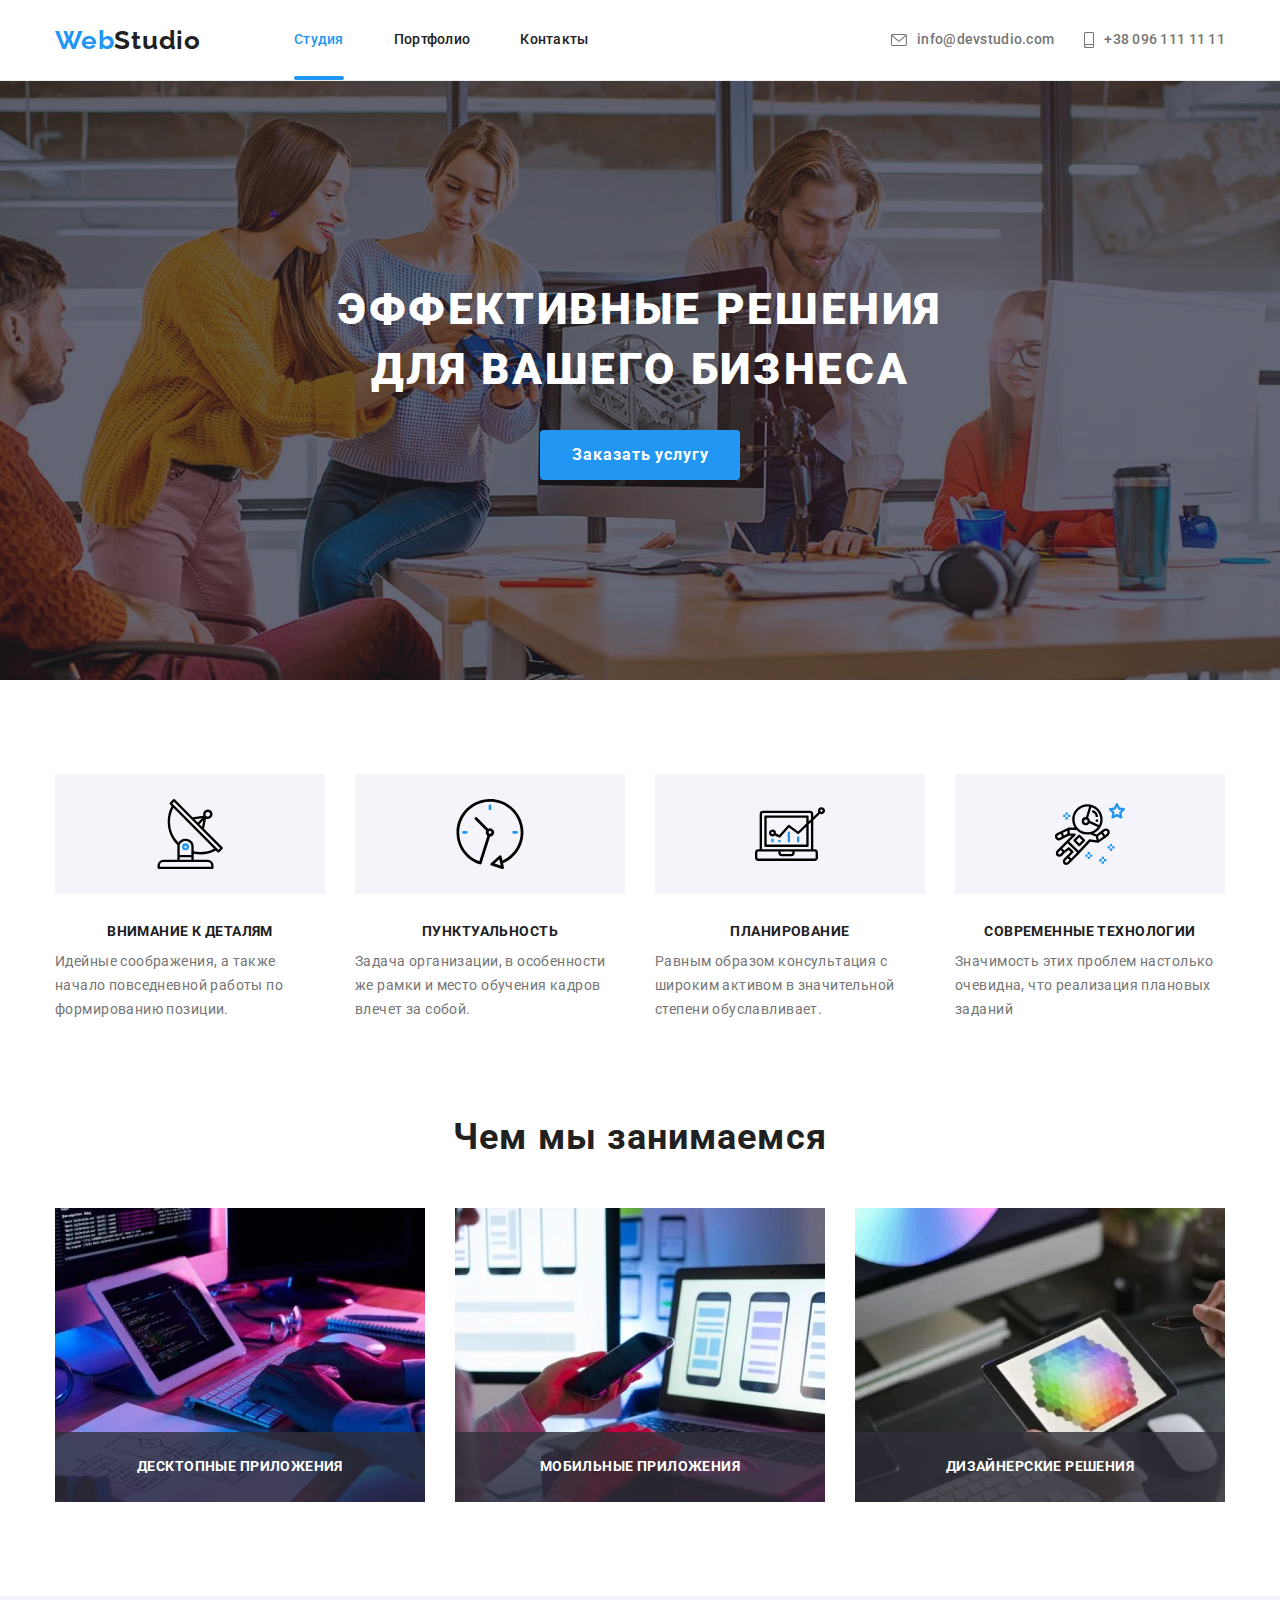
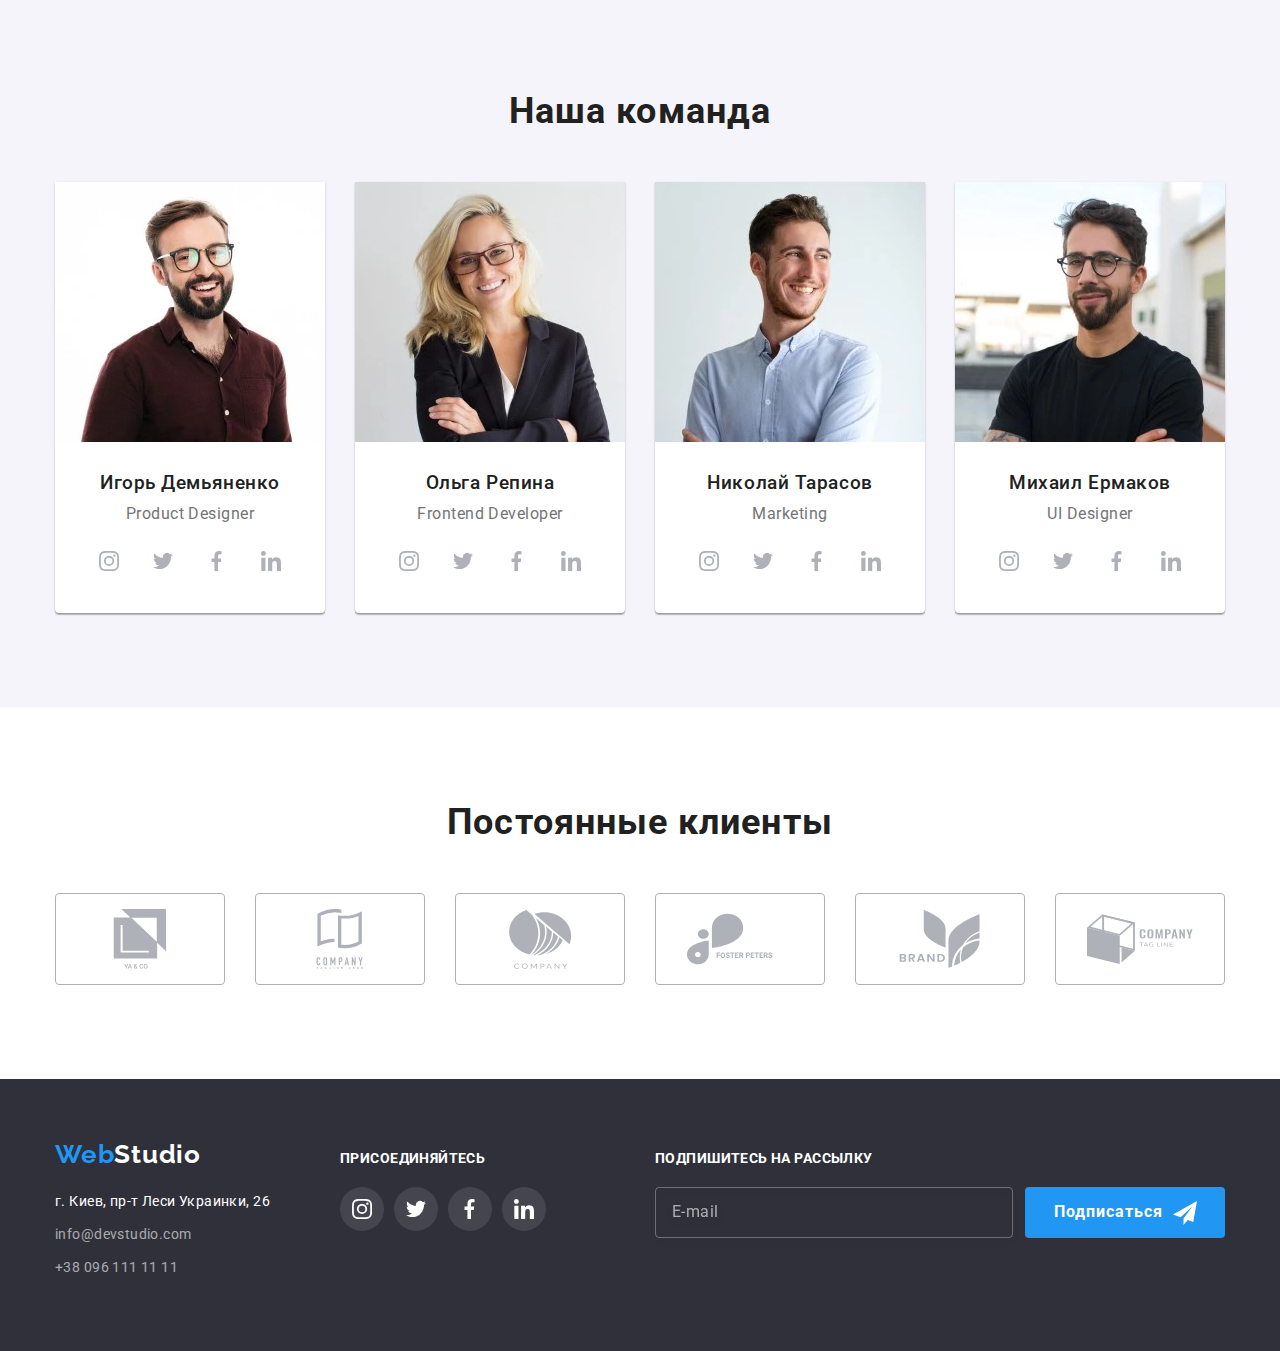
==== commit 77020b09: "+img" ====
--- a/index.html
+++ b/index.html
@@ -1,429 +1,720 @@
 <!DOCTYPE html>
 <html lang="ru">
-
 <head>
     <meta charset="UTF-8">
     <meta http-equiv="X-UA-Compatible" content="IE=edge">
     <meta name="viewport" content="width=device-width, initial-scale=1.0">
-    <title>Document</title>
-
-    
+    <meta name="description" content="Веб студия">
+    <title>Студия</title>
+    <link rel="stylesheet" href="https://cdnjs.cloudflare.com/ajax/libs/modern-normalize/1.1.0/modern-normalize.min.css">
+    <link rel="stylesheet" href="./css/main.min.css">
+    <link rel="preconnect" href="https://fonts.googleapis.com">
     <link rel="preconnect" href="https://fonts.gstatic.com" crossorigin>
     <link
         href="https://fonts.googleapis.com/css2?family=Raleway:wght@700&family=Roboto:wght@400;500;700;900&display=swap"
         rel="stylesheet">
-    <link rel="stylesheet" href="https://cdn.jsdelivr.net/npm/modern-normalize@1.1.0/modern-normalize.min.css" />
-    <link rel="stylesheet" href="./css/main.min.css">
-    <link rel="stylesheet" href="./css/styles.css">
+</head>
+<body data-body>
+    <!-- header -->
+    <header class="main-nav">
+        <div class="container">
+            <a class="logo link" href="./index.html" target="_blank" rel="noopener nofollow noreferrer">Web<span
+                    class="logo-light-theme">Studio</span></a>
+            
+            <button class="mobile-menu-btn" type="button" aria-label="мобильное меню" data-menu-button>
+                <svg class="mobile-menu-icon" width="40" height="40">
+                    <use class="mobile-menu-burger" href="./images/icons/icons.svg#icon-menu-burger"></use>
+                    <use class="mobile-menu-close" href="./images/icons/icons.svg#icon-menu-close"></use>
+                </svg>
+            </button>
+
+            <!-- mob menu -->
+            <div class="mobile-menu" data-menu>
+                <ul class="mobile-menu-nav list">
+                    <li class="mobile-menu-nav-item">
+                        <a class="mobile-menu-nav-link link mobile-menu-nav-link--active" href="./index.html">Студия</a>
+                    </li>
+                    <li class="mobile-menu-nav-item">
+                        <a class="mobile-menu-nav-link link" href="./portfolio.html">Портфолио</a>
+                    </li>
+                    <li class="mobile-menu-nav-item">
+                        <a class="mobile-menu-nav-link link" href="">Контакты</a>
+                    </li>
+                </ul>
+            
+                <ul class="mobile-menu-contacts list">
+                    <li class="mobile-menu-contacts-item">
+                        <a class="mobile-menu-contacts-link link mobile-menu-contacts-link--active" href="tel:+380961111111">+38 096 111 11 11</a>
+                    </li>
+                    <li class="mobile-menu-contacts-item">
+                        <a class="mobile-menu-contacts-link link" href="mailto:info@devstudio.com">info@devstudio.com</a>
+                    </li>
+                </ul>
+            
+                <ul class="mobile-menu-socials list">
+                    <li class="mobile-menu-socials-item">
+                        <a class="mobile-menu-socials-link link" href="" target="_blank" rel="noopener noreferer">Instagram</a>
+                    </li>
+                    <li class="mobile-menu-socials-item">
+                        <a class="mobile-menu-socials-link link" href="" target="_blank" rel="noopener noreferer">Twitter</a>
+                    </li>
+                    <li class="mobile-menu-socials-item">
+                        <a class="mobile-menu-socials-link link" href="" target="_blank" rel="noopener noreferer">Facebook</a>
+                    </li>
+                    <li class="mobile-menu-socials-item">
+                        <a class="mobile-menu-socials-link link" href="" target="_blank" rel="noopener noreferer">LinkedIn</a>
+                    </li>
+                </ul>
+            </div>
+
+            <nav class="menu">
+                <ul class="menu__list list">
+                    <li class="menu__item item">
+                        <a class="menu__link link menu__link--active" href="">Студия</a>
+                    </li>
+                    <li class="menu__item item">
+                        <a class="menu__link link" href="./portfolio.html">Портфолио</a>
+                    </li>
+                    <li class="menu__item item">
+                        <a class="menu__link link" href="">Контакты</a>
+                    </li>
+                </ul>
+            </nav>
+            <div class="contacts">
+                <ul class="contacts__list list">
+                    <li class="contacts__item item">
+                        <a class="contacts__link link" href="mailto:info@devstudio.com">
+                            <svg class="contacts__icon" width="16" height="12">
+                                <use href="./images/icons/icons.svg#icon-mail"></use>
+                            </svg>
+                            info@devstudio.com
+                        </a>
+                    </li>
+                    <li class="contacts__item item">
+                        <a class="contacts__link link" href="tel:+380961111111">
+                            <svg class="contacts__icon" width="10" height="16">
+                                <use href="./images/icons/icons.svg#icon-smartphone"></use>
+                            </svg>
+                            +38 096 111 11 11
+                        </a>
+                    </li>
+                </ul>
+            </div>
+        </div>  
+    </header> 
     
-</head>
-
-<body>
-
-    <!--header -->
-    <!-- <header class="header-border"> 
-    
-        <div class="container header-container">
-            <a class="title-name link" href="./index.html"> Web<span class="studio-black">Studio</span> </a>
-            <nav>
-                <ul class="header-options list">
-    
-                    <li class="header-options__text"><a class="header-options__item link current" href="./index.html"> Студия</a></li>
-                    <li class="header-options__text"><a class="header-options__item link " href="./portfolio.html"> Портфолио</a></li>
-                    <li class="header-options__text"><a class="header-options__item link " href=""> Контакты</a></li>
-                </ul>
-            </nav>
-    
-            <ul class="header-options list header-group">
-                <li class="header-options__text" ><a class="header-options__tel link" href="mailto:info@devstudio.com"><svg class="header-options__icon"  width="16" height="12">
-                    <use href="./images/icons2.svg#icon1-envelope"></use>
-                </svg>info@devstudio.com</a></li>
-                <li class="header-options-__ext"><a class="header-options__tel link" href="tel:+380961111111">
-                    <svg class="header-options__icon" width="10" height="16">
-                        <use href="./images/icons2.svg#icon1-Vector"></use>
-                    </svg>+38 096 111 11 11</a></li>
-            </ul>    
-        </div>
+    <main>
+        <!--about --> 
+        <section class="hero">            
+            <h1 class="hero__title">Эффективные решения <br> для вашего бизнеса</h1>
+            <button class="button" type="button" data-modal-open>Заказать услугу</button>
+        </section>    
+
+        <!-- wedo -->
+        <section class="wedo">
+            <div class="container">
+                <h2 hidden>Преимущества</h2>
+                <ul class="wedo__list list table-list">
+                    <li class="wedo__item item table-item">
+                        <div class="wedo-pic">
+                            <svg width="70" height="70">
+                                <use href="./images/icons/icons.svg#icon-antenna"></use>
+                            </svg>
+                        </div>
+                        <h3 class="wedo__title">Внимание к деталям</h3>
+                        <p class="wedo__desc">Идейные соображения, а также начало повседневной работы по формированию позиции.</p>
+                    </li>
+                    <li class="wedo__item item table-item">
+                        <div class="wedo-pic">
+                            <svg width="70" height="70">
+                                <use href="./images/icons/icons.svg#icon-clock"></use>
+                            </svg>
+                        </div>
+                        <h3 class="wedo__title">Пунктуальность</h3>
+                        <p class="wedo__desc">Задача организации, в особенности же рамки и место обучения кадров влечет за собой.
+                        </p>
+                    </li>
+                    <li class="wedo__item item table-item">
+                        <div class="wedo-pic">
+                            <svg width="70" height="70">
+                                <use href="./images/icons/icons.svg#icon-diagram"></use>
+                            </svg>
+                        </div>
+                        <h3 class="wedo__title">Планирование</h3>
+                        <p class="wedo__desc">Равным образом консультация с широким активом в значительной степени обуславливает.
+                        </p>
+                    </li>
+                    <li class="wedo__item item table-item">
+                        <div class="wedo-pic">
+                            <svg width="70" height="70">
+                                <use href="./images/icons/icons.svg#icon-astronaut"></use>
+                            </svg>
+                        </div>
+                        <h3 class="wedo__title">Современные технологии</h3>
+                        <p class="wedo__desc">Значимость этих проблем настолько очевидна, что реализация плановых заданий</p>
+                    </li>               
+                </ul>
+            </div>
+        </section>
+
         
-    </header> -->
-
-    <!-- main-->
-    <main>
-        
-        <section class="main">
-            <div class=" container">
-                <h1 class="main__text">Эффективные решения для вашего бизнеса</h1>
-                <button class=" btn" type="button" data-modal-open>Заказать услугу</button>
-        </div></section>
-        
-
-        <!-- what we do-->
-        <section class="section">
-            <div class=" container">
-            <ul class="list header-container">
-                <li class="wedo-group" >
-                    <div class="wedo-pic" ><svg class="wedo-icon" width="70" height="70">
-                        <use href="./images/wedo.svg#icon-antenna"></use>
-                    </svg></div>
-                    <h3 class="wedo-head">Внимание к деталям</h3>
-                    <p class="wedo-text">Идейные соображения, а также начало повседневной работы по формированию
-                        позиции.</p>
+        <section class="works">
+            <div class="container">
+                <h2 class="section-title">Чем мы занимаемся</h2>
+                <ul class="works__list list table-list">
+                    <li class="works__item item table-item">
+                        <picture>
+                            <source 
+                                media="(min-width: 1200px)" 
+                                srcset="images/work/work-1-370.webp 1x, images/work/work-1-370@2x.webp 2x"
+                                type="image/webp" 
+                            />
+                            <source
+                                media="(min-width: 1200px)"                                 
+                                srcset="images/work/work-1-370.jpg 1x, images/work/work-1-370@2x.jpg 2x" 
+                                type="image/jpg"
+                            />                            
+                            <img class="works__image" src="./images/box-1.jpg" alt="разработка алгоритмов" width="370" height="294">
+                        </picture>                        
+                        <p class="works__desc">Десктопные приложения</p>
+                    </li>
+                    <li class="works__item item table-item">
+                        <picture>
+                            <source 
+                                media="(min-width: 1200px)" 
+                                srcset="images/work/work-2-370.webp 1x, images/work/work-2-370@2x.webp 2x"
+                                type="image/webp" 
+                            />
+                            <source 
+                                media="(min-width: 1200px)"
+                                srcset="images/work/work-2-370.jpg 1x, images/work/work-2-370@2x.jpg 2x" 
+                                type="image/jpg" />
+                            <img class="works__image" src="./images/box-2.jpg" alt="разработка приложений" width="370" height="294">
+                        </picture>      
+                        <p class="works__desc">Мобильные приложения</p>
+                    </li>
+                    <li class="works__item item table-item">
+                        <picture>
+                            <source 
+                                media="(min-width: 1200px)" 
+                                srcset="images/work/work-3-370.webp 1x, images/work/work-3-370@2x.webp 2x"
+                                type="image/webp" 
+                            />
+                            <source 
+                                media="(min-width: 1200px)"                                
+                                srcset="images/work/work-3-370.jpg 1x, images/work/work-3-370@2x.jpg 2x"
+                                type="image/jpg" 
+                                />
+                            <img class="works__image" src="./images/box-3.jpg" alt="выбор цветов" width="370" height="294">
+                        </picture>                        
+                        <p class="works__desc">Дизайнерские решения</p>
+                    </li>
+                </ul>
+            </div>
+        </section>
+
+        <!--staff -->
+        <section class="team">
+            <div class="container">
+            <h2 class="section-title">Наша команда</h2>
+            <ul class="team__list list table-list ">
+                <li class="team__item item table-item">
+                    <picture>
+                        <!-- desktop -->
+                        <source 
+                            media="(min-width: 1200px)"
+                            srcset="images/team/team-1-270.webp 1x, images/team/team-1-270@2x.webp 2x" 
+                            type="image/webp"
+                        />
+                        <source 
+                            media="(min-width: 1200px)"
+                            srcset="images/team/team-1-270.jpg 1x, images/team/team-1-270@2x.jpg 2x" 
+                            type="image/jpg"
+                        />
+
+                        <!-- tablet -->
+                        <source 
+                            media="(min-width: 768px)" 
+                            srcset="images/team/team-1-354.webp 1x, images/team/team-1-354@2x.webp 2x"
+                            type="image/webp" 
+                        />
+                        <source 
+                            media="(min-width: 768px)" 
+                            srcset="images/team/team-1-354.jpg 1x, images/team/team-1-354@2x.jpg 2x"
+                            type="image/jpg" 
+                        />
+
+                        <!-- mobile -->
+                        <source 
+                            media="(max-width: 767px)" 
+                            srcset="images/team/team-1-450.webp 1x, images/team/team-1-450@2x.webp 2x"
+                            type="image/webp" 
+                        />
+                        <source 
+                            media="(max-width: 767px)" 
+                            srcset="images/team/team-1-450.jpg 1x, images/team/team-1-450@2x.jpg 2x"
+                            type="image/jpg" 
+                        />
+                        <img class="team__image" src="./images/img-1.jpg" alt="Игорь" width="270" height="260">
+                    </picture>
+
+                    <div class="team-desc">
+                        <h3 class="team-desc__name">Игорь Демьяненко</h3>
+                        <p class="team-desc__position" lang="en">Product Designer</p>
+                        <ul class="social list">
+                            <li class="social__item">                                
+                                <a class="social__link link" href="" target="_blank" rel="noopener noreferer" aria-label="instagram">
+                                <svg class="social__icon" width="20" height="20">
+                                    <use href="./images/icons/icons.svg#icon-instagram"></use>
+                                </svg>
+                                </a>
+                            </li>
+                            <li class="social__item">
+                                <a class="social__link link" href="" target="_blank" rel="noopener noreferer" aria-label="twitter">
+                                <svg class="social__icon" width="20" height="20">
+                                    <use href="./images/icons/icons.svg#icon-twitter"></use>
+                                </svg>
+                                </a>
+                            </li>
+                            <li class="social__item">
+                                <a class="social__link link" href="" target="_blank" rel="noopener noreferer" aria-label="facebook">
+                                <svg class="social__icon" width="20" height="20">
+                                    <use href="./images/icons/icons.svg#icon-facebook"></use>
+                                </svg>
+                                </a>
+                            </li>
+                            <li class="social__item">
+                                <a class="social__link link" href="" target="_blank" rel="noopener noreferer" aria-label="linkedin">
+                                <svg class="social__icon" width="20" height="20">
+                                    <use href="./images/icons/icons.svg#icon-linkedin"></use>
+                                </svg>
+                                </a>
+                            </li>
+                        </ul>
+                    </div>                    
                 </li>
-
-
-                <li class="wedo-group">
-                    <div class="wedo-pic"><svg class="wedo-icon" width="70" height="70">
-                        <use href="./images/wedo.svg#icon-clock"></use>
-                    </svg></div>
-                    <h3 class="wedo-head">Пунктуальность</h3>
-                    <p class="wedo-text">Задача организации, в особенности же рамки и место обучения кадров влечет за
-                        собой</p>
+                <li class="team__item item table-item">
+                    <picture>
+                        <!-- desktop -->
+                        <source 
+                            media="(min-width: 1200px)" 
+                            srcset="images/team/team-2-270.webp 1x, images/team/team-2-270@2x.webp 2x"
+                            type="image/webp" 
+                        />
+                        <source 
+                            media="(min-width: 1200px)" 
+                            srcset="images/team/team-2-270.jpg 1x, images/team/team-2-270@2x.jpg 2x"
+                            type="image/jpg" 
+                        />
+
+                        <!-- tablet -->
+                        <source 
+                            media="(min-width: 768px)" 
+                            srcset="images/team/team-2-354.webp 1x, images/team/team-2-354@2x.webp 2x"
+                            type="image/webp" 
+                        />
+                        <source 
+                            media="(min-width: 768px)" 
+                            srcset="images/team/team-2-354.jpg 1x, images/team/team-2-354@2x.jpg 2x"
+                            type="image/jpg" 
+                        />
+
+                        <!-- mobile -->
+                        <source 
+                            media="(max-width: 767px)" 
+                            srcset="images/team/team-2-450.webp 1x, images/team/team-2-450@2x.webp 2x"
+                            type="image/webp" 
+                        />
+                        <source 
+                            media="(max-width: 767px)" 
+                            srcset="images/team/team-2-450.jpg 1x, images/team/team-2-450@2x.jpg 2x"
+                            type="image/jpg" 
+                        />
+                        <img class="team__image" src="./images/img-2.jpg" alt="Ольга" width="270" height="260">
+                    </picture>
+                    
+                    <div class="team-desc">
+                        <h3 class="team-desc__name">Ольга Репина</h3>
+                        <p class="team-desc__position" lang="en">Frontend Developer</p>
+                        <ul class="social list">
+                            <li class="social__item">
+                                <a class="social__link link" href="" target="_blank" rel="noopener noreferer" aria-label="instagram">
+                                    <svg class="social__icon" width="20" height="20">
+                                        <use href="./images/icons/icons.svg#icon-instagram"></use>
+                                    </svg>
+                                </a>
+                            </li>
+                            <li class="social__item">
+                                <a class="social__link link" href="" target="_blank" rel="noopener noreferer" aria-label="twitter">
+                                    <svg class="social__icon" width="20" height="20">
+                                        <use href="./images/icons/icons.svg#icon-twitter"></use>
+                                    </svg>
+                                </a>
+                            </li>
+                            <li class="social__item">
+                                <a class="social__link link" href="" target="_blank" rel="noopener noreferer" aria-label="facebook">
+                                    <svg class="social__icon" width="20" height="20">
+                                        <use href="./images/icons/icons.svg#icon-facebook"></use>
+                                    </svg>
+                                </a>
+                            </li>
+                            <li class="social__item">
+                                <a class="social__link link" href="" target="_blank" rel="noopener noreferer" aria-label="linkedin">
+                                    <svg class="social__icon" width="20" height="20">
+                                        <use href="./images/icons/icons.svg#icon-linkedin"></use>
+                                    </svg>
+                                </a>
+                            </li>
+                        </ul>
+                    </div>                    
                 </li>
-
-
-                <li class="wedo-group">
-                    <div class="wedo-pic"><svg class="wedo-icon" width="70" height="70">
-                        <use href="./images/wedo.svg#icon-diagram"></use>
-                    </svg></div>
-                    <h3 class="wedo-head">Планирование</h3>
-                    <p class="wedo-text">Равным образом консультация с широким активом в значительной степени
-                        обуславливает</p>
+                <li class="team__item item table-item">
+                    <picture>
+                        <!-- desktop -->
+                        <source 
+                            media="(min-width: 1200px)" 
+                            srcset="images/team/team-3-270.webp 1x, images/team/team-3-270@2x.webp 2x"
+                            type="image/webp" 
+                        />
+                        <source 
+                            media="(min-width: 1200px)" 
+                            srcset="images/team/team-3-270.jpg 1x, images/team/team-3-270@2x.jpg 2x"
+                            type="image/jpg" 
+                        />
+
+                        <!-- tablet -->
+                        <source 
+                            media="(min-width: 768px)" 
+                            srcset="images/team/team-3-354.webp 1x, images/team/team-3-354@2x.webp 2x"
+                            type="image/webp" 
+                        />
+                        <source 
+                            media="(min-width: 768px)" 
+                            srcset="images/team/team-3-354.jpg 1x, images/team/team-3-354@2x.jpg 2x"
+                            type="image/jpg" 
+                        />
+
+                        <!-- mobile -->
+                        <source 
+                            media="(max-width: 767px)" 
+                            srcset="images/team/team-3-450.webp 1x, images/team/team-3-450@2x.webp 2x"
+                            type="image/webp" 
+                        />
+                        <source 
+                            media="(max-width: 767px)" 
+                            srcset="images/team/team-3-450.jpg 1x, images/team/team-3-450@2x.jpg 2x"
+                            type="image/jpg" 
+                        />
+                        <img class="team__image" src="./images/img-3.jpg" alt="Николай" width="270" height="260">
+                    </picture>
+                    
+                    <div class="team-desc">
+                        <h3 class="team-desc__name">Николай Тарасов</h3>
+                        <p class="team-desc__position" lang="en">Marketing</p>
+                        <ul class="social list">
+                            <li class="social__item">
+                                <a class="social__link link" href="" target="_blank" rel="noopener noreferer" aria-label="instagram">
+                                    <svg class="social__icon" width="20" height="20">
+                                        <use href="./images/icons/icons.svg#icon-instagram"></use>
+                                    </svg>
+                                </a>
+                            </li>
+                            <li class="social__item">
+                                <a class="social__link link" href="" target="_blank" rel="noopener noreferer" aria-label="twitter">
+                                    <svg class="social__icon" width="20" height="20">
+                                        <use href="./images/icons/icons.svg#icon-twitter"></use>
+                                    </svg>
+                                </a>
+                            </li>
+                            <li class="social__item">
+                                <a class="social__link link" href="" target="_blank" rel="noopener noreferer" aria-label="facebook">
+                                    <svg class="social__icon" width="20" height="20">
+                                        <use href="./images/icons/icons.svg#icon-facebook"></use>
+                                    </svg>
+                                </a>
+                            </li>
+                            <li class="social__item">
+                                <a class="social__link link" href="" target="_blank" rel="noopener noreferer" aria-label="linkedin">
+                                    <svg class="social__icon" width="20" height="20">
+                                        <use href="./images/icons/icons.svg#icon-linkedin"></use>
+                                    </svg>
+                                </a>
+                            </li>
+                        </ul>
+                    </div>                    
                 </li>
-
-
-                <li class="wedo-group">
-                    <div class="wedo-pic"><svg class="wedo-icon" width="70" height="70">
-                        <use href="./images/wedo.svg#icon-astronaut"></use>
-                    </svg></div>
-                    <h3 class="wedo-head">Современные технологии</h3>
-                    <p class="wedo-text">Значимость этих проблем настолько очевидна, что реализация плановых заданий</p>
+                <li class="team__item item table-item">
+                    <picture>
+                        <!-- desktop -->
+                        <source 
+                            media="(min-width: 1200px)" 
+                            srcset="images/team/team-4-270.webp 1x, images/team/team-4-270@2x.webp 2x"
+                            type="image/webp" 
+                        />
+                        <source 
+                            media="(min-width: 1200px)" 
+                            srcset="images/team/team-4-270.jpg 1x, images/team/team-4-270@2x.jpg 2x"
+                            type="image/jpg" 
+                        />
+
+                        <!-- tablet -->
+                        <source 
+                            media="(min-width: 768px)" 
+                            srcset="images/team/team-4-354.webp 1x, images/team/team-4-354@2x.webp 2x"
+                            type="image/webp" 
+                        />
+                        <source 
+                            media="(min-width: 768px)" 
+                            srcset="images/team/team-4-354.jpg 1x, images/team/team-4-354@2x.jpg 2x"
+                            type="image/jpg" 
+                        />
+
+                        <!-- mobile -->
+                        <source 
+                            media="(max-width: 767px)" 
+                            srcset="images/team/team-4-450.webp 1x, images/team/team-4-450@2x.webp 2x"
+                            type="image/webp" 
+                        />
+                        <source 
+                            media="(max-width: 767px)" 
+                            srcset="images/team/team-4-450.jpg 1x, images/team/team-4-450@2x.jpg 2x"
+                            type="image/jpg" 
+                        />
+                        <img class="team__image" src="./images/img-4.jpg" alt="Михаил" width="270" height="260">
+                    </picture>
+                    
+                    <div class="team-desc">
+                        <h3 class="team-desc__name">Михаил Ермаков</h3>
+                        <p class="team-desc__position" lang="en">UI Designer</p>
+                        <ul class="social list">
+                            <li class="social__item">
+                                <a class="social__link link" href="" target="_blank" rel="noopener noreferer" aria-label="instagram">
+                                    <svg class="social__icon" width="20" height="20">
+                                        <use href="./images/icons/icons.svg#icon-instagram"></use>
+                                    </svg>
+                                </a>
+                            </li>
+                            <li class="social__item">
+                                <a class="social__link link" href="" target="_blank" rel="noopener noreferer" aria-label="twitter">
+                                    <svg class="social__icon" width="20" height="20">
+                                        <use href="./images/icons/icons.svg#icon-twitter"></use>
+                                    </svg>
+                                </a>
+                            </li>
+                            <li class="social__item">
+                                <a class="social__link link" href="" target="_blank" rel="noopener noreferer" aria-label="facebook">
+                                    <svg class="social__icon" width="20" height="20">
+                                        <use href="./images/icons/icons.svg#icon-facebook"></use>
+                                    </svg>
+                                </a>
+                            </li>
+                            <li class="social__item">
+                                <a class="social__link link" href="" target="_blank" rel="noopener noreferer" aria-label="linkedin">
+                                    <svg class="social__icon" width="20" height="20">
+                                        <use href="./images/icons/icons.svg#icon-linkedin"></use>
+                                    </svg>
+                                </a>
+                            </li>
+                        </ul>
+                    </div>                    
                 </li>
             </ul>
-        </div>
-
-
+            </div>         
         </section>
-        <section class="wedo-pics" >
-            <div class=" container">
-            <h2 class="wedo">Чем мы занимаемся</h2>
-            <ul class="wedo-img wedo-list list">
-                <li class="wedowedo"><img class="wedo-picture" src="./images/box1.jpg" alt="компьютер-1" width="370">
-                
-                    <p class="wedo-overlay">десктопные приложения
-                    </p></li>
-                
-                <li class="wedowedo" ><img class="wedo-picture" src="./images/box2.jpg" alt="компьютер-2" width="370">
-                    <p class="wedo-overlay">мобильные приложения
-                </p>
-                </li>
-                <li class="wedowedo"><img class="wedo-picture" src="./images/box3.jpg" alt="компьютер-3" width="370">
-                    <p class="wedo-overlay">дизайнерские решения
-                </p>
-                </li>
-            </ul>
-
+
+        <!-- clients -->
+        <section class="clients">
+            <div class="container">
+                <h2 class="section-title">Постоянные клиенты</h2>
+                <ul class="clients__list list table-list">
+                    <li class="clients__item item table-item">
+                        <a class="clients__link link" href="" target="_blank" rel="noopener noreferer" aria-label="client-1">
+                            <svg class="clients__icon" width="106" height="60">
+                                <use href="./images/icons/icons.svg#icon-client-1"></use>
+                            </svg>
+                        </a>
+                    </li>
+                    <li class="clients__item item table-item">
+                        <a class="clients__link link" href="" target="_blank" rel="noopener noreferer" aria-label="client-2">
+                            <svg class="clients__icon" width="106" height="60">
+                                <use href="./images/icons/icons.svg#icon-client-2"></use>
+                            </svg>
+                        </a>
+                    </li>
+                    <li class="clients__item item table-item">
+                        <a class="clients__link link" href="" target="_blank" rel="noopener noreferer" aria-label="client-3">
+                            <svg class="clients__icon" width="106" height="60">
+                                <use href="./images/icons/icons.svg#icon-client-3"></use>
+                            </svg>
+                        </a>
+                    </li>
+                    <li class="clients__item item table-item">
+                        <a class="clients__link link" href="" target="_blank" rel="noopener noreferer" aria-label="client-4">
+                            <svg class="clients__icon" width="106" height="60">
+                                <use href="./images/icons/icons.svg#icon-client-4"></use>
+                            </svg>
+                        </a>
+                    </li>
+                    <li class="clients__item item table-item">
+                        <a class="clients__link link" href="" target="_blank" rel="noopener noreferer" aria-label="client-5">
+                            <svg class="clients__icon" width="106" height="60">
+                                <use href="./images/icons/icons.svg#icon-client-5"></use>
+                            </svg>
+                        </a>
+                    </li>
+                    <li class="clients__item item table-item">
+                        <a class="clients__link link" href="" target="_blank" rel="noopener noreferer" aria-label="client-6">
+                            <svg class="clients__icon" width="106" height="60">
+                                <use href="./images/icons/icons.svg#icon-client-6"></use>
+                            </svg>
+                        </a>
+                    </li>
+                </ul>
             </div>
         </section>
-
-        <!-- staff-->
-        <section class=" staff">
-            <div class=" container">
-            <h2 class="staff-title">Наша команда</h2>
-            <ul class=" staff__list list">
+    </main>
+
+    <!-- footer -->
+    <footer class="footer">         
+        <div class="container">
+            <div class="footer-contacts">
+                <a class="footer-contacts__logo logo link" href="./index.html" target="_blank" rel="noopener nofollow noreferrer">Web<span
+                        class="logo-dark-theme">Studio</span></a>
+                <address class="address">
+                    <ul class="address__list list">
+                        <li class="address__item item">
+                            <a class="address__link link" href="https://goo.gl/maps/7HZzm9QdchbtxohQ8" target="_blank"
+                                rel="noopener nofollow noreferrer">г. Киев, пр-т Леси Украинки, 26</a>
+                        </li>
+                        <li class="address__item item">
+                            <a class="address__link link" href="mailto:info@devstudio.com">info@devstudio.com</a>
+                        </li>
+                        <li class="address__item item">
+                            <a class="address__link link" href="tel:+380961111111">+38 096 111 11 11</a>
+                        </li>
+                    </ul>
+                </address>
+            </div>
+            <div class="footer-subscribe">
+                <h3 class="footer-subscribe__title">присоединяйтесь</h3>
+                <ul class="social list">
+                    <li class="social__item">
+                        <a class="social__link social__link--focused link" href="" target="_blank" rel="noopener noreferer" aria-label="instagram">
+                            <svg class="social__icon social__icon--focused" width="20" height="20">
+                                <use href="./images/icons/icons.svg#icon-instagram"></use>
+                            </svg>
+                        </a>
+                    </li>
+                    <li class="social__item">
+                        <a class="social__link social__link--focused link" href="" target="_blank" rel="noopener noreferer" aria-label="instagram">
+                            <svg class="social__icon social__icon--focused" width="20" height="20">
+                                <use href="./images/icons/icons.svg#icon-twitter"></use>
+                            </svg>
+                        </a>
+                    </li>
+                    <li class="social__item">
+                        <a class="social__link social__link--focused link" href="" target="_blank" rel="noopener noreferer" aria-label="instagram">
+                            <svg class="social__icon social__icon--focused" width="20" height="20">
+                                <use href="./images/icons/icons.svg#icon-facebook"></use>
+                            </svg>
+                        </a>
+                    </li>
+                    <li class="social__item">
+                        <a class="social__link social__link--focused link" href="" target="_blank" rel="noopener noreferer" aria-label="instagram">
+                            <svg class="social__icon social__icon--focused" width="20" height="20">
+                                <use href="./images/icons/icons.svg#icon-linkedin"></use>
+                            </svg>
+                        </a>
+                    </li>
+                </ul>
+            </div>
+            <div class="footer-distribution">
+                <h3 class="footer-distribution__title">Подпишитесь на рассылку</h3>
+                <form class="subscribe-form" name="subscribe-form">
+                    <input class="subscribe-form__input" type="email" name="email" placeholder="E-mail" required >
+                    <button class="subscribe-btn button" type="submit">Подписаться
+                        <svg class="subscribe-btn__icon" width="24" height="24">
+                            <use href="./images/icons/icons.svg#icon-send"></use>
+                        </svg>
+                    </button>
+                </form>            
+            </div>
+        </div>    
+    </footer>
+
+    <!-- modal  -->
+    <div class="backdrop is-hidden" data-modal>
+        <div class="modal">
+            <button class="modal-close-btn" type="button" data-modal-close>
+                <svg class="modal-close-icon" width="11" height="11">
+                    <use href="./images/icons/icons.svg#icon-close"></use>
+                </svg>
+            </button>
+
+            <span class="modal-title">Оставьте свои данные, мы вам перезвоним</span>
+            
+            <form class="modal-form" name="client-info">
+                <div class="modal-input-wrp">
+                    <label class="modal-form-label">
+                        <span class="modal-form-dsc">Имя</span>
+                        <svg class="modal-form-icon" width="18" height="18">
+                            <use href="./images/icons/icons.svg#icon-man"></use>
+                        </svg>
+                        <input class="modal-form-input" type="text" name="client-name" required>
+                    </label>
+                </div>
+
+                <div class="modal-input-wrp">
+                    <label class="modal-form-label">
+                        <span class="modal-form-dsc">Телефон</span>
+                        <svg class="modal-form-icon" width="18" height="18">
+                            <use href="./images/icons/icons.svg#icon-phone"></use>
+                        </svg>
+                        <input class="modal-form-input" type="tel" name="client-phone" required>
+                    </label>
+                </div>
+
+                <div class="modal-input-wrp">
+                    <label class="modal-form-label">
+                        <span class="modal-form-dsc">Почта</span>
+                        <svg class="modal-form-icon" width="18" height="18">
+                            <use href="./images/icons/icons.svg#icon-letter"></use>
+                        </svg>
+                        <input class="modal-form-input" type="email" name="client-email" required>
+                    </label>
+                </div>
+
+                <label class="modal-form-label">
+                    <span class="modal-form-dsc">Комментарий</span>
+                    <textarea class="modal-form-input form-textarea" name="client-comment" placeholder="Введите текст"></textarea>
+                </label>
                 
-                <li class="staff__group"><img class="staff__img" src="./images/4.jpg" alt="Игорь" width="270">
-                    <div class="staff__text">
-                    <h3 class="staff__name">Игорь Демьяненко</h3>
-                    <p class="staff__position" lang="en">Product Designer</p>
-                        
-                    
-                        <ul class="social-media list">
-                            <li class="social-media__item">
-                                <a class="social-media__link link" href="" target="_blank" rel="noopener noreferer" aria-label="instagram"><svg
-                                        class="social-media__icon" width="20" height="20">
-                                        <use href="./images/icons.svg#icon-instagram"></use>
-                                    </svg></a>
-                            </li>
-                        
-                            <li class="social-media__item"><a class="social-media__link link" href="" target="_blank" rel="noopener noreferer"
-                                    aria-label="twitter"><svg class="social-media__icon" width="20" height="20">
-                                        <use href="./images/icons.svg#icon-twitter"></use>
-                                    </svg></a></li>
-                        
-                            <li class="social-media__item"><a class="social-media__link link" href="" target="_blank" rel="noopener noreferer"
-                                    aria-label="facebook">
-                                    <svg class="social-media__icon" width="20" height="20">
-                                        <use href="./images/icons.svg#icon-facebook"></use>
-                                    </svg></a></li>
-                        
-                            <li class="social-media__item"><a class="social-media__link link" href="" target="_blank" rel="noopener noreferer"
-                                    aria-label="linkedin">
-                                    <svg class="social-media__icon" width="20" height="20">
-                                        <use href="./images/icons.svg#icon-linkedin"></use>
-                                    </svg></a></li>
-                        </ul>
-                    
-                    
-                </div></li>
-
-                <li class="staff__group"><img class="staff__img" src="./images/5.jpg" alt="Ольга" width="270">
-                    <div class="staff__text">
-                    <h3 class="staff__name">Ольга Репина</h3>
-                    <p class="staff__position" lang="en">Frontend Developer</p>  
-                    <ul class="social-media list">
-                        <li class="social-media__item">
-                            <a class="social-media__link link" href="" target="_blank" rel="noopener noreferer" aria-label="instagram"><svg
-                                    class="social-media__icon" width="20" height="20">
-                                    <use href="./images/icons.svg#icon-instagram"></use>
-                                </svg></a>
-                        </li>
-                    
-                        <li class="social-media__item"><a class="social-media__link link" href="" target="_blank" rel="noopener noreferer"
-                                aria-label="twitter"><svg class="social-media__icon" width="20" height="20">
-                                    <use href="./images/icons.svg#icon-twitter"></use>
-                                </svg></a></li>
-                    
-                        <li class="social-media__item"><a class="social-media__link link" href="" target="_blank" rel="noopener noreferer"
-                                aria-label="facebook">
-                                <svg class="social-media__icon" width="20" height="20">
-                                    <use href="./images/icons.svg#icon-facebook"></use>
-                                </svg></a></li>
-                    
-                        <li class="social-media__item"><a class="social-media__link link" href="" target="_blank" rel="noopener noreferer"
-                                aria-label="linkedin">
-                                <svg class="social-media__icon" width="20" height="20">
-                                    <use href="./images/icons.svg#icon-linkedin"></use>
-                                </svg></a></li>
-                    </ul>
-                </div></li>
-
-                <li class="staff__group"><img class="staff__img" src="./images/6.jpg" alt="Николай" width="270">
-                    <div class="staff__text">
-                    <h3 class="staff__name">Николай Тарасов</h3>
-                    <p class="staff__position" lang="en">Marketing</p>
-                    <ul class="social-media list">
-                        <li class="social-media__item">
-                            <a class="social-media__link link" href="" target="_blank" rel="noopener noreferer" aria-label="instagram"><svg
-                                    class="social-media__icon" width="20" height="20">
-                                    <use href="./images/icons.svg#icon-instagram"></use>
-                                </svg></a>
-                        </li>
-                    
-                        <li class="social-media__item"><a class="social-media__link link" href="" target="_blank" rel="noopener noreferer"
-                                aria-label="twitter"><svg class="social-media__icon" width="20" height="20">
-                                    <use href="./images/icons.svg#icon-twitter"></use>
-                                </svg></a></li>
-                    
-                        <li class="social-media__item"><a class="social-media__link link" href="" target="_blank" rel="noopener noreferer"
-                                aria-label="facebook">
-                                <svg class="social-media__icon" width="20" height="20">
-                                    <use href="./images/icons.svg#icon-facebook"></use>
-                                </svg></a></li>
-                    
-                        <li class="social-media__item"><a class="social-media__link link" href="" target="_blank" rel="noopener noreferer"
-                                aria-label="linkedin">
-                                <svg class="social-media__icon" width="20" height="20">
-                                    <use href="./images/icons.svg#icon-linkedin"></use>
-                                </svg></a></li>
-                    </ul>
-                </div></li>
-
-
-                <li class="staff__group"><img class="staff__img" src="./images/7.jpg" alt="Михаил" width="270">
-                    <div class="staff__text">
-                    <h3 class="staff__name">Михаил Ермаков</h3>
-                    <p class="staff__position" lang="en">UI Designer</p>
-                    <ul class="social-media list">
-                        <li class="social-media__item">
-                            <a class="social-media__link link" href="" target="_blank" rel="noopener noreferer" aria-label="instagram"><svg
-                                    class="social-media__icon" width="20" height="20">
-                                    <use href="./images/icons.svg#icon-instagram"></use>
-                                </svg></a>
-                        </li>
-                    
-                        <li class="social-media__item"><a class="social-media__link link" href="" target="_blank" rel="noopener noreferer"
-                                aria-label="twitter"><svg class="social-media__icon" width="20" height="20">
-                                    <use href="./images/icons.svg#icon-twitter"></use>
-                                </svg></a></li>
-                    
-                        <li class="social-media__item"><a class="social-media__link link" href="" target="_blank" rel="noopener noreferer"
-                                aria-label="facebook">
-                                <svg class="social-media__icon" width="20" height="20">
-                                    <use href="./images/icons.svg#icon-facebook"></use>
-                                </svg></a></li>
-                    
-                        <li class="social-media__item"><a class="social-media__link link" href="" target="_blank" rel="noopener noreferer"
-                                aria-label="linkedin">
-                                <svg class="social-media__icon" width="20" height="20">
-                                    <use href="./images/icons.svg#icon-linkedin"></use>
-                                </svg></a></li>
-                    </ul>
-                </div></li>
-                
-            </ul>
-            </div>
-        </section>
-
-        <!--clients-->
-
-        <section class=" clients">
-            <div class=" container">
-                <h2 class=" clients__name">Постоянные клиенты</h2>
-                
-                    <ul class="clients__list list">
-                        <li class="clients__item" > <a class="clients__link link" href="" target="_blank" rel="noopener noreferer" aria-label="client-1"><svg class=" clients__icon" width="106" height="60">
-                        <use href="./images/icons.svg#icon-Logo1"></use></svg> </a></li>
-                        <li class="clients__item"> <a class="clients__link link" href="" target="_blank" rel="noopener noreferer" aria-label="client-2"><svg class=" clients__icon" width="106" height="60">
-                        <use href="./images/icons.svg#icon-Logo2"></use></svg> </a></li>
-                        <li class="clients__item"><a class="clients__link link" href="" target="_blank" rel="noopener noreferer" aria-label="client-3"><svg class=" clients__icon" width="106" height="60">
-                        <use href="./images/icons.svg#icon-Logo3"></use></svg> </a></li>
-                        <li class="clients__item"><a class="clients__link link" href="" target="_blank" rel="noopener noreferer" aria-label="client-4"><svg class=" clients__icon" width="106" height="60">
-                        <use href="./images/icons.svg#icon-Logo4"></use></svg> </a></li>
-                        <li class="clients__item"><a class="clients__link link" href="" target="_blank" rel="noopener noreferer" aria-label="client-5"><svg class=" clients__icon" width="106" height="60">
-                        <use href="./images/icons.svg#icon-Logo5"></use></svg> </a></li>
-                        <li class="clients__item"><a class="clients__link link" href="" target="_blank" rel="noopener noreferer" aria-label="client-6"><svg class=" clients__icon" width="106" height="60">
-                        <use href="./images/icons.svg#icon-Logo6"></use></svg> </a></li> 
-                    </ul>
-            </div>
-         </section>
-
-
-    </main>
-    <!--footer-->
-    <footer class="footer">
-        <div class="footer-container">
-            <div class="footer-list">
-                <a class="footer-name link" href="index.html"> Web<span class="studio-white">Studio</span></a>
-                
-            
-                <ul class="list footer-group">
-                    <li class="footer-white link"><a class="footer-white link" href="https://goo.gl/maps/7HZzm9QdchbtxohQ8" target="_blank" rel="noopener nofollow noreferrer">г. Киев,
-                        пр-т Леси Украинки, 26</a></li>
-                    <li><a class="footer-grey link" href="mailto:info@devstudio.com">info@devstudio.com</a></li>
-                    <li><a class="footer-grey link" href="tel:+380961111111">+38 096 111 11 11</a></li>
-                </ul>
-            </div>
-
-            <div class="subscribe">
-            <p class="subscribe-title">присоединяйтесь</p>
-            <ul class="social-media list">
-                <li class="social-media__item">
-                    <a class="social-media__link link" href="" target="_blank" rel="noopener noreferer" aria-label="instagram">
-                        <svg class="social-media__icon-footer" width="20" height="20">
-                            <use href="./images/icons.svg#icon-instagram"></use>
+                <div class="modal-input-wrp">
+                    <label class="modal-form-checkbox">
+                        <input class="form-checkbox-input visually-hidden" type="checkbox" name="client-agreement" value="client-agreement"
+                            checked required>
+                        <svg class="form-checkbox-icon empty" width="16" height="15">
+                            <use href="./images/icons/icons.svg#icon-cb-empty"></use>
                         </svg>
-                    </a>
-                </li>
-                <li class="social-media__item">
-                    <a class="social-media__link link" href="" target="_blank" rel="noopener noreferer" aria-label="instagram">
-                        <svg class="social-media__icon-footer" width="20" height="20">
-                            <use href="./images/icons.svg#icon-twitter"></use>
+                        <svg class="form-checkbox-icon agree" width="16" height="15">
+                            <use href="./images/icons/icons.svg#icon-cb-agree"></use>
                         </svg>
-                    </a>
-                </li>
-                <li class="social-media__item">
-                    <a class="social-media__link link" href="" target="_blank" rel="noopener noreferer" aria-label="instagram">
-                        <svg class="social-media__icon-footer" width="20" height="20">
-                            <use href="./images/icons.svg#icon-facebook"></use>
-                        </svg>
-                    </a>
-                </li>
-                <li class="social-media__item">
-                    <a class="social-media__link link" href="" target="_blank" rel="noopener noreferer" aria-label="instagram">
-                        <svg class="social-media__icon-footer" width="20" height="20">
-                            <use href="./images/icons.svg#icon-linkedin"></use>
-                        </svg>
-                        </a>
-                        </li>
-                        </ul>
-                        </div>
-                        
-                        <div class="subscribe-distribution">
-                            <h3 class="subscribe-title">Подпишитесь на рассылку</h3>
-                            <form class="subscribe-form" name="subscribe-form">
-                                <label class="contact-form-group"></label>
-                                <input class="subscribe-input" type="email" name="email" placeholder="E-mail" required>
-                                <button class="subscribe-btn" type="submit">Подписаться
-                                    <svg class="subscribe-icon" width="24" height="24">
-                                        <use href="./images/icons/modal.svg#icon1-send"></use>
-                                    </svg></button>
-                            </form>
-                        </div>
+                        <span class="form-checkbox-agreement">
+                            Соглашаюсь с рассылкой и принимаю
+                            <a class="form-checkbox-contract" href="">
+                                Условия договора
+                            </a>
+                        </span>
+                    </label>
+                </div>
+
+                <button class="modal-form-btn button" type="submit">Отправить</button>
+            </form>
         </div>
-    </footer>
-
-<div class="backdrop is-hidden" data-modal>
-    <div class="modal">
-        <button class="modal-close-btn" type="button" data-modal-close>
-            <svg class="modal-icon" width="11" height="11">
-                <use href="./images/icons.svg#icon1-cross"></use>
-            </svg></button>
-
-
-        <span class="modal-title">Оставьте свои данные, мы вам перезвоним</span>
-
-        <form class="modal-form" name="client-info">
-            <div class="modal-input-wrp">
-                <label class="modal-form-label">
-                    <span class="modal-form-dsc">Имя</span>
-                    <svg class="modal-form-icon" width="18" height="18">
-                        <use href="./images/icons/modal.svg#icon1-user"></use>
-                    </svg>
-                    <input class="modal-form-input" type="text" name="client-name" required>
-                </label>
-            </div>
-            <div class="modal-input-wrp">
-                <label class="modal-form-label">
-                    <span class="modal-form-dsc">Телефон</span>
-                    <svg class="modal-form-icon" width="18" height="18">
-                        <use href="./images/icons/modal.svg#icon1-phone"></use>
-                    </svg>
-                    <input class="modal-form-input" type="tel" name="client-phone" required>
-                </label>
-            </div>
-            <div class="modal-input-wrp">
-                <label class="modal-form-label">
-                    <span class="modal-form-dsc">Почта</span>
-                    <svg class="modal-form-icon" width="18" height="18">
-                        <use href="./images/icons/modal.svg#icon1-email"></use>
-                    </svg>
-                    <input class="modal-form-input" type="email" name="client-email" required>
-                </label>
-            </div>
-            <label class="modal-form-label">
-                <span class="modal-form-dsc">Комментарий</span>
-                <textarea class="modal-form-input form-textarea" name="client-comment"
-                    placeholder="Введите текст"></textarea>
-            </label>
-            <div class="modal-input-wrp">
-                <label class="modal-form-checkbox">
-                    <input class="form-checkbox-input visually-hidden" type="checkbox" name="client-agreement"
-                        value="client-agreement" checked required>
-                    <svg class="form-checkbox-icon empty" width="16" height="15">
-                        <use href="./images/icons/modal2.svg#icon1-checkbox"></use>
-                    </svg>
-                    <svg class="form-checkbox-icon agree" width="16" height="15">
-                        <use href="./images/icons/modal.svg#icon1-check"></use>
-                    </svg>
-                    <span class="form-checkbox-agreement">
-                        Соглашаюсь с рассылкой и принимаю
-                        <a class="form-checkbox-contract" href="">
-                            Условия договора
-                        </a>
-                    </span>
-                </label>
-                <button class="checkbox-btn" type="submit">Отправить</button>
-            </div>
-        </form>
-
-
-
-
     </div>
-</div>
-
-<script src="./js/modal.js"></script>
-
+
+    
+    <script src="./js/modal.js"></script>
+    <script src="./js/mobile-menu.js"></script>
 </body>
-
 </html>--- a/css/main.min.css
+++ b/css/main.min.css
@@ -1 +1,1450 @@
-.visually-hidden{position:absolute;width:1px;height:1px;margin:-1px;border:0;padding:0;white-space:nowrap;-webkit-clip-path:inset(100%);clip-path:inset(100%);clip:rect(0 0 0 0);overflow:hidden}body{font-family:roboto,sans-serif;font-style:normal;color:#212121;display:block;margin:0}h1,h2,h3,p{margin:0}.link{text-decoration:none}.list{list-style:none;margin:0;padding:0}.btn-portfolio{font-family:"Roboto";font-style:normal;font-weight:500;font-size:16px;line-height:1.62;padding:6px 22px;letter-spacing:.03em;color:#212121;border:none;background-color:#f5f4fa;border-radius:4px;-webkit-transition:color 250ms cubic-bezier(0.4, 0, 0.2, 1),background-color 250ms cubic-bezier(0.4, 0, 0.2, 1);transition:color 250ms cubic-bezier(0.4, 0, 0.2, 1),background-color 250ms cubic-bezier(0.4, 0, 0.2, 1)}.btn-portfolio-class{margin-left:8px}.btn-portfolio:hover,.btn-portfolio:focus{background-color:#2196f3;color:#fff;-webkit-box-shadow:3px 3px 3px rgba(0,0,0,.12);box-shadow:3px 3px 3px rgba(0,0,0,.12)}.btn{font-weight:700;font-size:16px;line-height:1.88;letter-spacing:.06em;background-color:#2196f3;color:#fff;padding:10px 32px;margin-top:20px;border:none}.current-btn{background-color:#2196f3;color:#fff}.checkbox-btn{display:block;margin:auto;height:50px;width:200px;font-weight:700;font-size:16px;line-height:1.88;letter-spacing:.06em;background-color:#2196f3;color:#fff;padding:10px 32px;margin-top:20px;border-radius:4px;border:1px solid #757575;-webkit-transition:-webkit-box-shadow 250ms cubic-bezier(0.4, 0, 0.2, 1);transition:-webkit-box-shadow 250ms cubic-bezier(0.4, 0, 0.2, 1);transition:box-shadow 250ms cubic-bezier(0.4, 0, 0.2, 1);transition:box-shadow 250ms cubic-bezier(0.4, 0, 0.2, 1), -webkit-box-shadow 250ms cubic-bezier(0.4, 0, 0.2, 1);cursor:pointer}.checkbox-btn:hover,.checkbox-btn:checkbox-btn:focus{-webkit-box-shadow:5px 5px 5px rgba(0,0,0,.12);box-shadow:5px 5px 5px rgba(0,0,0,.12)}.subscribe-btn{height:50px;width:200px;font-weight:700;font-size:16px;line-height:1.88;fill:#fff;letter-spacing:.06em;color:#fff;background-color:#2196f3;text-align:center;border-radius:4px;cursor:pointer}.subscribe-btn:hover,.subscribe-btn:focus{background-color:#188ceb}.container{width:100%;padding-left:15px;padding-right:15px;margin-left:auto;margin-right:auto}@media screen and (min-width: 480px){.container{max-width:480}}@media screen and (min-width: 768px){.container{max-width:768}}@media screen and (min-width: 1200px){.container{max-width:1200px}}.footer-container{width:1200px;padding-left:15px;padding-right:15px;margin-left:auto;margin-right:auto;display:-webkit-box;display:-ms-flexbox;display:flex;-webkit-box-align:baseline;-ms-flex-align:baseline;align-items:baseline}.header-container{display:-webkit-box;display:-ms-flexbox;display:flex}.section{padding:94px 0}.social-media{display:-webkit-box;display:-ms-flexbox;display:flex;-webkit-box-pack:center;-ms-flex-pack:center;justify-content:center;margin-right:20px;margin-left:20px}.social-media__item{width:44px;height:44px;-webkit-transition:fill 250ms cubic-bezier(0.4, 0, 0.2, 1),background-color 250ms cubic-bezier(0.4, 0, 0.2, 1);transition:fill 250ms cubic-bezier(0.4, 0, 0.2, 1),background-color 250ms cubic-bezier(0.4, 0, 0.2, 1)}.social-media__item:hover .social-media__link,.social-media__item:focus .social-media__link{fill:#fff;background-color:#2196f3}.social-media__link:not(:last-child){fill:#afb1b8;display:-webkit-box;display:-ms-flexbox;display:flex;width:100%;height:100%;border-radius:50%;-webkit-box-align:center;-ms-flex-align:center;align-items:center;-webkit-box-pack:center;-ms-flex-pack:center;justify-content:center;gap:10px}.social-media{display:-webkit-box;display:-ms-flexbox;display:flex;-webkit-box-pack:center;-ms-flex-pack:center;justify-content:center}.social-media__item{width:44px;height:44px;margin-bottom:10px;-webkit-transition:fill 250ms cubic-bezier(0.4, 0, 0.2, 1),background-color 250ms cubic-bezier(0.4, 0, 0.2, 1);transition:fill 250ms cubic-bezier(0.4, 0, 0.2, 1),background-color 250ms cubic-bezier(0.4, 0, 0.2, 1)}.social-media__link{display:-webkit-box;display:-ms-flexbox;display:flex;width:100%;height:100%;border-radius:50%;-webkit-box-align:center;-ms-flex-align:center;align-items:center;-webkit-box-pack:center;-ms-flex-pack:center;justify-content:center;color:#fff;background:rgba(255,255,255,.1);-webkit-transition:fill 250ms cubic-bezier(0.4, 0, 0.2, 1);transition:fill 250ms cubic-bezier(0.4, 0, 0.2, 1)}.social-media__link:focus .social-media__icon,.social-media__link:hover .social-media__icon{fill:#fff}.social-media__icon{fill:#afb1b8;-webkit-transition:fill 250ms cubic-bezier(0.4, 0, 0.2, 1);transition:fill 250ms cubic-bezier(0.4, 0, 0.2, 1)}.social-media__icon-footer{fill:#fff}.modal-icon{fill:#a3a2a2}.modal-icon:hover,.modal-icon:focus{fill:#2196f3}.modal-title{font-family:"Roboto";font-style:normal;font-weight:700;font-size:20px;line-height:23px;text-align:center;letter-spacing:.03em;color:#212121}.modal{position:absolute;top:50%;left:50%;-webkit-transform:translate(-50%, -50%);transform:translate(-50%, -50%);width:528px;height:581px;background-color:#fff;-webkit-box-shadow:0px 1px 3px rgba(0,0,0,.12),0px 1px 1px rgba(0,0,0,.14),0px 2px 1px rgba(0,0,0,.2);box-shadow:0px 1px 3px rgba(0,0,0,.12),0px 1px 1px rgba(0,0,0,.14),0px 2px 1px rgba(0,0,0,.2);border-radius:4px;padding:40px}.modal-close-btn{position:absolute;top:0;right:0;-webkit-transform:translate(-50% -50%);transform:translate(-50% -50%);display:-webkit-box;display:-ms-flexbox;display:flex;-webkit-box-align:center;-ms-flex-align:center;align-items:center;-webkit-box-pack:center;-ms-flex-pack:center;justify-content:center;width:30px;height:30px;margin-top:8px;margin-right:8px;border-radius:50%;padding:0;background-color:#fff;cursor:pointer;border:1px solid rgba(0,0,0,.1)}.modal-input-wrp{position:relative}.modal-form-label{display:-webkit-box;display:-ms-flexbox;display:flex;-webkit-box-orient:vertical;-webkit-box-direction:normal;-ms-flex-direction:column;flex-direction:column;margin-bottom:10px}.modal-form-label:hover .modal-form-input,.modal-form-label:focus .modal-form-input,.modal-form-label:hover .modal-form-icon,.modal-form-label:focus .modal-form-icon{fill:#2196f3;border-color:#2196f3}.modal-form{margin-top:12px}.modal-form-dsc{margin-bottom:4px;font-size:12px;line-height:1.17;letter-spacing:.01em;color:#757575}.modal-form-input{padding-top:12px;padding-right:12px;padding-bottom:12px;padding-left:42px;width:448px;height:40px;font-size:16px;line-height:1.25;letter-spacing:.03em;background-color:rgba(0,0,0,0);outline:rgba(0,0,0,0);border:1px solid rgba(33,33,33,.2);border-radius:4px;-webkit-transition:border-color 250ms cubic-bezier(0.4, 0, 0.2, 1);transition:border-color 250ms cubic-bezier(0.4, 0, 0.2, 1)}.modal-input-wrp{position:relative}.modal-form-icon{position:absolute;top:0;left:0;-webkit-transform:translateY(29px);transform:translateY(29px);margin-left:12px;-webkit-transition:fill 250ms cubic-bezier(0.4, 0, 0.2, 1);transition:fill 250ms cubic-bezier(0.4, 0, 0.2, 1)}.form-textarea::-webkit-input-placeholder{font-size:12px;line-height:14px;letter-spacing:.01em;color:rgba(117,117,117,.5)}.form-textarea::-moz-placeholder{font-size:12px;line-height:14px;letter-spacing:.01em;color:rgba(117,117,117,.5)}.form-textarea:-ms-input-placeholder{font-size:12px;line-height:14px;letter-spacing:.01em;color:rgba(117,117,117,.5)}.form-textarea::-ms-input-placeholder{font-size:12px;line-height:14px;letter-spacing:.01em;color:rgba(117,117,117,.5)}.form-textarea::placeholder{font-size:12px;line-height:14px;letter-spacing:.01em;color:rgba(117,117,117,.5)}.form-textarea{padding-right:16px;padding-left:16px;height:120px;resize:none}.modal-form-checkbox{position:relative;display:-webkit-box;display:-ms-flexbox;display:flex;-webkit-box-align:center;-ms-flex-align:center;align-items:center;-webkit-box-pack:center;-ms-flex-pack:center;justify-content:center;margin-bottom:30px}.backdrop{position:fixed;top:0;left:0;width:100%;height:100%;background-color:rgba(0,0,0,.2);-webkit-transition:opacity 250ms cubic-bezier(0.4, 0, 0.2, 1),visibility 250ms cubic-bezier(0.4, 0, 0.2, 1);transition:opacity 250ms cubic-bezier(0.4, 0, 0.2, 1),visibility 250ms cubic-bezier(0.4, 0, 0.2, 1)}.backdrop.is-hidden{opacity:0;visibility:hidden;pointer-events:none}.form-checkbox-icon.empty{position:absolute;left:0;opacity:0;-webkit-transition:opacity 250ms cubic-bezier(0.4, 0, 0.2, 1);transition:opacity 250ms cubic-bezier(0.4, 0, 0.2, 1)}.form-checkbox-icon{display:-webkit-inline-box;display:-ms-inline-flexbox;display:inline-flex;-webkit-box-align:center;-ms-flex-align:center;align-items:center;-webkit-box-pack:center;-ms-flex-pack:center;justify-content:center;color:#040404;border:#2f303a}.form-checkbox-icon.agree{position:absolute;left:0;opacity:0;fill:#fff;background-color:#2196f3;border-radius:2px;-webkit-transition:opacity 250ms cubic-bezier(0.4, 0, 0.2, 1);transition:opacity 250ms cubic-bezier(0.4, 0, 0.2, 1)}.form-checkbox-agreement{margin-left:20px;font-size:14px;line-height:1.71;letter-spacing:.03em;color:#757575}.form-checkbox-contract{color:#2196f3}.form-checkbox-contract:hover,.form-checkbox-contractfocus{color:#2196f3}.form-checkbox-input:not(:checked)+.form-checkbox-icon.empty{opacity:1}.form-checkbox-input:checked~.form-checkbox-icon.agree{opacity:1}.form-checkbox-custom-checkbox{display:-webkit-inline-box;display:-ms-inline-flexbox;display:inline-flex;-webkit-box-align:center;-ms-flex-align:center;align-items:center;-webkit-box-pack:center;-ms-flex-pack:center;justify-content:center;width:20px;height:20px;outline:2px solid #9da4bd;outline-offset:-2px;border-radius:8px;-webkit-transition:outline-color 250ms,background-color 250ms;transition:outline-color 250ms,background-color 250ms}.subscribe-form{display:-webkit-box;display:-ms-flexbox;display:flex}.subscribe-icon{width:24px;height:24px}.subscribe-input{margin-right:12px;padding:15px 16px;-webkit-box-flex:2;-ms-flex-positive:2;flex-grow:2;background-color:rgba(0,0,0,0);outline:rgba(0,0,0,0);border:1px solid rgba(255,255,255,.3);-webkit-filter:drop-shadow(0px 4px 4px rgba(0, 0, 0, 0.15));filter:drop-shadow(0px 4px 4px rgba(0, 0, 0, 0.15));border-radius:4px;color:#fff;width:358px;height:50px}.current{position:relative;color:#2196f3;display:-webkit-box;display:-ms-flexbox;display:flex;-webkit-box-align:center;-ms-flex-align:center;align-items:center}.current::after{position:absolute;bottom:0;left:0;content:" ";display:inline-block;width:100%;height:4px;border-radius:2px;background-color:#2196f3}.header-border{border-bottom:1px solid #ececec}.header-options{display:-webkit-box;display:-ms-flexbox;display:flex;margin-left:auto;-webkit-box-align:center;-ms-flex-align:center;align-items:center;-webkit-transition:color 250ms cubic-bezier(0.4, 0, 0.2, 1);transition:color 250ms cubic-bezier(0.4, 0, 0.2, 1)}.header-options:hover,.header-options:focus{color:#2196f3}.header-options__item{font-weight:500;font-size:14px;line-height:1.14;letter-spacing:.02em;color:#212121;padding:32px 0;display:block;-webkit-transition:color 250ms cubic-bezier(0.4, 0, 0.2, 1);transition:color 250ms cubic-bezier(0.4, 0, 0.2, 1)}.header-options__tel{font-weight:500;font-size:14px;line-height:1.14;letter-spacing:.02em;color:#757575;padding:32px 0px;display:-webkit-box;display:-ms-flexbox;display:flex;margin-left:auto;-webkit-box-align:center;-ms-flex-align:center;align-items:center;-webkit-transition:color 250ms cubic-bezier(0.4, 0, 0.2, 1),fill 250ms cubic-bezier(0.4, 0, 0.2, 1);transition:color 250ms cubic-bezier(0.4, 0, 0.2, 1),fill 250ms cubic-bezier(0.4, 0, 0.2, 1)}.header-options__text{margin-right:50px}.header-options__icon{margin-right:10px}.header-options__item:hover,.header-options__item:focus,.header-options__tel:hover,.header-options__tel:focus,.footer-white:hover,.footer-grey:hover,.footer-white:focus,.footer-grey:focus{color:#2196f3;fill:#2196f3}.title-name{Font-family:Raleway;font-weight:700;font-size:26px;line-height:1.19;letter-spacing:.03em;margin-bottom:20px;margin-top:20px;color:#2196f3;margin-right:93px}.header-list{display:-webkit-box;display:-ms-flexbox;display:flex}.studio-black{color:#000}.wedo{font-weight:700;font-size:36px;line-height:1.17;text-align:center;letter-spacing:.03em;margin-bottom:50px;color:#212121;margin-right:20px}.wedo-team{font-weight:700;font-size:36px;line-height:1.17;text-align:center;letter-spacing:.03em;margin-bottom:50px;color:#212121;margin-right:20px}.wedo-list{display:-webkit-box;display:-ms-flexbox;display:flex;margin-right:50px;margin-left:30px}.wedo-head{font-weight:700;font-size:14px;line-height:1.14;letter-spacing:.03em;text-transform:uppercase;margin-top:20px;margin-bottom:5px;color:#212121}.wedo-text{font-weight:400;font-size:14px;line-height:1.71;letter-spacing:.03em;color:#757575;margin-right:20px}.wedo-img{margin-left:-15px;width:355px;margin-right:30px}.wedo-pics{padding-bottom:94px}.wedo-pic{display:block;max-width:100%;max-height:100%}.wedo-icon{display:-webkit-box;display:-ms-flexbox;display:flex;-webkit-box-pack:center;-ms-flex-pack:center;justify-content:center;-webkit-box-align:center;-ms-flex-align:center;align-items:center;background-color:#f5f4fa}.wedo-pic{background-color:#f5f4fa;height:120px;display:-webkit-box;display:-ms-flexbox;display:flex;-webkit-box-pack:center;-ms-flex-pack:center;justify-content:center;-webkit-box-align:center;-ms-flex-align:center;align-items:center}.wedo-group:not(:last-child){margin-right:30px}.wedowedo{margin:30px;position:relative}.wedo-overlay{position:absolute;display:-webkit-box;display:-ms-flexbox;display:flex;-webkit-box-align:center;-ms-flex-align:center;align-items:center;-webkit-box-pack:center;-ms-flex-pack:center;justify-content:center;height:70px;width:370px;bottom:0;left:0;font-weight:700;font-size:14px;line-height:1.14;text-align:center;letter-spacing:.03em;text-transform:uppercase;background:rgba(47,48,58,.8);color:#fff}.footer-name{font-family:raleway;font-weight:700;font-size:26px;line-height:1.19;letter-spacing:.03em;margin-top:20px;margin-bottom:20px;color:#2196f3;margin-left:0px}.footer-social{fill:#fdfefe}.footer-white{font-weight:400;font-size:14px;line-height:1.71;letter-spacing:.03em;background-color:#2f303a;text-transform:none;color:#fff;-webkit-transition:color 250ms cubic-bezier(0.4, 0, 0.2, 1);transition:color 250ms cubic-bezier(0.4, 0, 0.2, 1)}.footer-grey{font-weight:400;font-size:14px;line-height:1.71;background-color:#2f303a;letter-spacing:.03em;font-style:normal;margin-bottom:9px;text-transform:none;color:rgba(255,255,255,.6);-webkit-transition:color 250ms cubic-bezier(0.4, 0, 0.2, 1);transition:color 250ms cubic-bezier(0.4, 0, 0.2, 1)}.footer-group{margin-right:70px}.footer-list{margin-right:70px}.footer{background-color:#2f303a;padding:60px 0;display:-webkit-box;display:-ms-flexbox;display:flex}.footer-join{margin-left:70px}.footer .container{display:-webkit-box;display:-ms-flexbox;display:flex}.footer-join-item{margin-top:12px;margin-bottom:20px;font-weight:700;font-size:14px;line-height:1.14;letter-spacing:.03em;text-transform:uppercase;color:#fff}.footer-social{display:-webkit-box;display:-ms-flexbox;display:flex;-webkit-box-pack:center;-ms-flex-pack:center;justify-content:center;-webkit-transition:fill 250ms cubic-bezier(0.4, 0, 0.2, 1);transition:fill 250ms cubic-bezier(0.4, 0, 0.2, 1);-webkit-transition:background-color 250ms cubic-bezier(0.4, 0, 0.2, 1);transition:background-color 250ms cubic-bezier(0.4, 0, 0.2, 1)}.footer-social:hover,.footer-social:focus{fill:#fff;background-color:#2196f3}.subscribe-title{margin-top:12px;margin-bottom:20px;font-weight:700;font-size:14px;line-height:1.14;letter-spacing:.03em;text-transform:uppercase;color:#fff}.studio-white{color:#fff}.main__text{font-size:44px;line-height:1.36;text-align:center;letter-spacing:.06em;text-transform:uppercase;color:#fff;font-weight:700px;max-width:700px;margin:0 auto}.main{background-image:url(../images/Img\ Overlay.png),url(../images/Img.png);background-size:cover;max-width:1600px;background-color:rgba(47,48,58,.4);text-align:center;padding:200px 0}.staff-title{font-weight:700;font-size:36px;line-height:1.17;text-align:center;letter-spacing:.03em;margin-bottom:50px;color:#212121;margin-right:20px}.staff__list{display:-webkit-box;display:-ms-flexbox;display:flex;margin:-15px}.staff__img{display:block;width:270px;height:260px}.staff__name{font-weight:500;font-size:16px;line-height:1.19;text-align:center;letter-spacing:.03em;color:#212121;margin:10px}.staff__position{font-weight:400;font-size:16px;line-height:1.19;text-align:center;letter-spacing:.03em;margin-bottom:20px;color:#757575}.staff{background-color:#f5f4fa;padding:94px 0}.staff__text{padding-top:30px;padding-bottom:30px;font-weight:700;font-size:36px;line-height:1.17;text-align:center;letter-spacing:.03em;color:#212121}.staff__group{border:1px solid #dcdbe1;margin:15px;background-color:#fff;border-radius:0px 0px 4px 4px;-webkit-box-shadow:0px 1px 3px rgba(0,0,0,.12),0px 1px 1px rgba(0,0,0,.14),0px 2px 1px rgba(0,0,0,.2);box-shadow:0px 1px 3px rgba(0,0,0,.12),0px 1px 1px rgba(0,0,0,.14),0px 2px 1px rgba(0,0,0,.2)}.staff-social{display:-webkit-box;display:-ms-flexbox;display:flex;-webkit-box-pack:center;-ms-flex-pack:center;justify-content:center}.projects{width:370px;display:block}.work-list{display:-webkit-box;display:-ms-flexbox;display:flex;margin-bottom:50px;-webkit-box-pack:center;-ms-flex-pack:center;justify-content:center}.work-pic{display:-webkit-box;display:-ms-flexbox;display:flex;margin:-15px;-ms-flex-wrap:wrap;flex-wrap:wrap}.project-kind{color:#757575}.projects-group{width:calc(33.3333333333% - 30px);margin:15px;-webkit-transition:-webkit-box-shadow 250ms cubic-bezier(0.4, 0, 0.2, 1);transition:-webkit-box-shadow 250ms cubic-bezier(0.4, 0, 0.2, 1);transition:box-shadow 250ms cubic-bezier(0.4, 0, 0.2, 1);transition:box-shadow 250ms cubic-bezier(0.4, 0, 0.2, 1), -webkit-box-shadow 250ms cubic-bezier(0.4, 0, 0.2, 1)}.projects-group:hover,.projects-group:focus{-webkit-box-shadow:3px 3px 3px rgba(0,0,0,.12);box-shadow:3px 3px 3px rgba(0,0,0,.12)}.projects-text{padding:20px 24px;border:1px solid #ececec;border-top:none}.projects-head{font-family:"Roboto";font-style:normal;font-weight:700;font-size:18px;line-height:36px;margin-bottom:4px;letter-spacing:.06em;color:#212121}.portfolio-img-card{position:relative;overflow:hidden}.portfolio-item{position:relative;overflow:hidden}.portfolio-overlay{position:absolute;top:0;left:0;-webkit-transform:translateY(135%);transform:translateY(135%);display:-webkit-box;display:-ms-flexbox;display:flex;height:294px;-webkit-box-align:center;-ms-flex-align:center;align-items:center;padding:63px 24px;-webkit-transition:-webkit-transform 250ms cubic-bezier(0.4, 0, 0.2, 1);transition:-webkit-transform 250ms cubic-bezier(0.4, 0, 0.2, 1);transition:transform 250ms cubic-bezier(0.4, 0, 0.2, 1);transition:transform 250ms cubic-bezier(0.4, 0, 0.2, 1), -webkit-transform 250ms cubic-bezier(0.4, 0, 0.2, 1);background-color:rgba(33,150,243,.9)}.portfolio-item:hover .portfolio-overlay{-webkit-transform:translateY(0);transform:translateY(0)}.portfolio-overlay-desc{font-family:"Roboto";font-style:normal;font-weight:400;font-size:18px;line-height:28px;letter-spacing:.03em;color:#fff}.projects{width:370px;display:block}.clients__link{color:#afb1b8;width:100%;height:100%;display:-webkit-box;display:-ms-flexbox;display:flex;-webkit-box-pack:center;-ms-flex-pack:center;justify-content:center;-webkit-box-align:center;-ms-flex-align:center;align-items:center;border:1px solid #afb1b8;border-radius:4px;-webkit-transition:color 250ms cubic-bezier(0.4, 0, 0.2, 1),border-color 250ms cubic-bezier(0.4, 0, 0.2, 1);transition:color 250ms cubic-bezier(0.4, 0, 0.2, 1),border-color 250ms cubic-bezier(0.4, 0, 0.2, 1)}.clients__link:hover,.clients__link:focus{border-color:#2196f3;color:#2196f3}.clients__list{display:-webkit-box;display:-ms-flexbox;display:flex}.clients__item{height:92px;width:calc(16.6666666667% - 30px);margin-right:30px}.clients__icon{display:-webkit-box;display:-ms-flexbox;display:flex;width:106px;height:60px;fill:currentColor}.clients__icon-list{display:-webkit-box;display:-ms-flexbox;display:flex;width:170px;height:92px;border:1px solid #afb1b8;margin:20px;fill:#e5e5e5}.clients__name{font-weight:700;font-size:36px;line-height:1.17;text-align:center;letter-spacing:.03em;margin-bottom:50px;color:#212121}.clients__list{display:-webkit-box;display:-ms-flexbox;display:flex;-webkit-box-pack:center;-ms-flex-pack:center;justify-content:center}.clients{padding:94px 0}/*# sourceMappingURL=main.min.css.map */+:root {
+  --main-color: #212121;
+  --brand-color: #2196f3;
+  --second-color: #757575;
+  --third-color: #ffffff;
+  --bgd-scl: #f5f4fa;
+  --count-cards: 4;
+  --dst-between: 30px;
+  --animation-regular: 250ms cubic-bezier(0.4, 0, 0.2, 1);
+}
+.visually-hidden {
+  position: absolute;
+  width: 1px;
+  height: 1px;
+  margin: -1px;
+  border: 0;
+  padding: 0;
+  white-space: nowrap;
+  -webkit-clip-path: inset(100%);
+  clip-path: inset(100%);
+  clip: rect(0 0 0 0);
+  overflow: hidden;
+}
+body.no-scroll {
+  overflow: hidden;
+}
+body {
+  font-family: "Roboto", sans-serif;
+  color: var(--main-color);
+  font-size: 16px;
+}
+h1,
+h2,
+h3,
+ul,
+p {
+  margin: 0;
+  padding: 0;
+}
+img {
+  display: block;
+  max-width: 100%;
+  height: auto;
+}
+.list {
+  list-style: none;
+}
+.link {
+  text-decoration: none;
+}
+.table-list {
+  display: -webkit-box;
+  display: -ms-flexbox;
+  display: flex;
+  -ms-flex-wrap: wrap;
+  flex-wrap: wrap;
+  gap: var(--dst-between);
+}
+.table-item {
+  width: calc(
+    (100% - var(--dst-between) * (var(--count-cards) - 1)) / var(--count-cards)
+  );
+}
+.container {
+  margin-right: auto;
+  margin-left: auto;
+  padding-right: 15px;
+  padding-left: 15px;
+}
+@media screen and (min-width: 480px) {
+  .container {
+    width: 480px;
+  }
+}
+@media screen and (min-width: 768px) {
+  .container {
+    width: 768px;
+  }
+}
+@media screen and (min-width: 1200px) {
+  .container {
+    width: 1200px;
+  }
+}
+.button {
+  padding: 10px 28px 10px 29px;
+  min-width: 200px;
+  font-family: "Roboto";
+  font-weight: 700;
+  font-size: 16px;
+  line-height: 1.88;
+  letter-spacing: 0.06em;
+  border: none;
+  border-radius: 4px;
+  background-color: var(--brand-color);
+  color: var(--third-color);
+  -webkit-transition: background-color var(--animation-regular),
+    -webkit-box-shadow var(--animation-regular);
+  transition: background-color var(--animation-regular),
+    -webkit-box-shadow var(--animation-regular);
+  transition: background-color var(--animation-regular),
+    box-shadow var(--animation-regular);
+  transition: background-color var(--animation-regular),
+    box-shadow var(--animation-regular),
+    -webkit-box-shadow var(--animation-regular);
+}
+.button:focus,
+.button:hover {
+  background-color: #188ce8;
+  -webkit-box-shadow: 0px 4px 4px rgba(0, 0, 0, 0.15);
+  box-shadow: 0px 4px 4px rgba(0, 0, 0, 0.15);
+}
+.logo {
+  font-family: "Raleway", sans-serif;
+  font-weight: 700;
+  font-size: 24px;
+  line-height: 1.17;
+  letter-spacing: 0.03em;
+  text-decoration: none;
+  color: var(--brand-color);
+}
+.logo-dark-theme {
+  color: var(--third-color);
+}
+.logo-light-theme {
+  color: var(--main-color);
+}
+@media screen and (min-width: 1200px) {
+  .logo {
+    font-size: 26px;
+    line-height: 1.19;
+  }
+}
+.mobile-menu-btn {
+  margin-left: auto;
+  padding: 0;
+  z-index: 1000;
+  border: none;
+  background-color: rgba(0, 0, 0, 0);
+  cursor: pointer;
+  -webkit-transition: fill var(--animation-regular);
+  transition: fill var(--animation-regular);
+}
+@media screen and (min-width: 768px) {
+  .mobile-menu-btn {
+    display: none;
+  }
+}
+.mobile-menu-icon {
+  display: -webkit-box;
+  display: -ms-flexbox;
+  display: flex;
+  -webkit-box-align: center;
+  -ms-flex-align: center;
+  align-items: center;
+  -webkit-box-pack: center;
+  -ms-flex-pack: center;
+  justify-content: center;
+  padding: 11px;
+}
+.mobile-menu-btn.is-open .mobile-menu-burger {
+  opacity: 0;
+}
+.mobile-menu-close {
+  opacity: 0;
+}
+.mobile-menu-btn.is-open .mobile-menu-close {
+  opacity: 1;
+}
+.mobile-menu-btn:hover .mobile-menu-icon {
+  fill: var(--brand-color);
+}
+.mobile-menu {
+  display: -webkit-box;
+  display: -ms-flexbox;
+  display: flex;
+  -webkit-box-orient: vertical;
+  -webkit-box-direction: normal;
+  -ms-flex-direction: column;
+  flex-direction: column;
+  position: fixed;
+  top: 0;
+  left: 0;
+  -webkit-transform: translateX(100%);
+  transform: translateX(100%);
+  width: 100%;
+  height: 100%;
+  z-index: 900;
+  padding: 48px 40px;
+  overflow-y: auto;
+  background-color: var(--third-color);
+  -webkit-transition: -webkit-transform var(--animation-regular);
+  transition: -webkit-transform var(--animation-regular);
+  transition: transform var(--animation-regular);
+  transition: transform var(--animation-regular),
+    -webkit-transform var(--animation-regular);
+}
+.mobile-menu.is-open {
+  -webkit-transform: translateX(0);
+  transform: translateX(0);
+}
+.mobile-menu-nav {
+  margin-bottom: auto;
+}
+.mobile-menu-nav-item:not(:last-child),
+.mobile-menu-contacts-item:not(:last-child) {
+  margin-bottom: 32px;
+}
+.mobile-menu-nav-link {
+  display: block;
+  font-weight: 500;
+  font-size: 40px;
+  line-height: 1.18;
+  letter-spacing: 0.02em;
+  color: currentColor;
+}
+.mobile-menu-nav-link--active {
+  color: var(--brand-color);
+}
+.mobile-menu-contacts {
+  margin-bottom: 64px;
+}
+.mobile-menu-contacts-link {
+  font-weight: 500;
+  font-size: 24px;
+  line-height: 1.17;
+  letter-spacing: 0.02em;
+  color: var(--second-color);
+}
+.mobile-menu-contacts-link--active {
+  color: var(--brand-color);
+}
+@media screen and (min-width: 480px) {
+  .mobile-menu-contacts-link--active {
+    font-size: 34px;
+    line-height: 1.18;
+  }
+}
+.mobile-menu-socials {
+  display: -webkit-box;
+  display: -ms-flexbox;
+  display: flex;
+  -ms-flex-wrap: wrap;
+  flex-wrap: wrap;
+  gap: 10px;
+}
+.mobile-menu-socials-item:not(:last-child) {
+  padding-right: 10px;
+  border-right: 1px solid rgba(33, 33, 33, 0.2);
+}
+.mobile-menu-socials-link {
+  font-weight: 500;
+  font-size: 18px;
+  line-height: 1.22;
+  letter-spacing: 0.02em;
+  color: var(--brand-color);
+}
+.section-title {
+  margin-bottom: 30px;
+  font-weight: 700;
+  font-size: 28px;
+  line-height: 1.18;
+  text-align: center;
+  letter-spacing: 0.03em;
+}
+@media screen and (min-width: 1200px) {
+  .section-title {
+    margin-bottom: 50px;
+    font-size: 36px;
+    line-height: 1.17;
+  }
+}
+.social {
+  display: -webkit-box;
+  display: -ms-flexbox;
+  display: flex;
+  -webkit-box-pack: center;
+  -ms-flex-pack: center;
+  justify-content: center;
+}
+.social__item {
+  width: 44px;
+  height: 44px;
+}
+.social__item:not(:last-child) {
+  margin-right: 10px;
+}
+.social__link {
+  display: -webkit-box;
+  display: -ms-flexbox;
+  display: flex;
+  -webkit-box-align: center;
+  -ms-flex-align: center;
+  align-items: center;
+  -webkit-box-pack: center;
+  -ms-flex-pack: center;
+  justify-content: center;
+  width: 100%;
+  height: 100%;
+  border-radius: 50%;
+  background-color: var(--third-color);
+  -webkit-transition: background-color var(--animation-regular);
+  transition: background-color var(--animation-regular);
+}
+.social__link:focus,
+.social__link:hover {
+  background-color: var(--brand-color);
+}
+.social__link:focus .social__icon,
+.social__link:hover .social__icon {
+  fill: var(--third-color);
+}
+.social__icon {
+  fill: #afb1b8;
+  -webkit-transition: color var(--animation-regular);
+  transition: color var(--animation-regular);
+}
+.hero__title {
+  margin-bottom: 30px;
+  font-weight: 900;
+  font-size: 26px;
+  line-height: 1.62;
+  text-align: center;
+  letter-spacing: 0.06em;
+  text-transform: uppercase;
+  color: var(--third-color);
+}
+@media screen and (min-width: 1200px) {
+  .hero__title {
+    font-size: 44px;
+    line-height: 1.36;
+  }
+}
+.modal-title {
+  display: block;
+  margin-bottom: 12px;
+  font-weight: 700;
+  font-size: 20px;
+  line-height: 1.15;
+  letter-spacing: 0.03em;
+  text-align: center;
+}
+.sort-btn {
+  display: -webkit-box;
+  display: -ms-flexbox;
+  display: flex;
+  -ms-flex-wrap: wrap;
+  flex-wrap: wrap;
+  -webkit-column-gap: 8px;
+  -moz-column-gap: 8px;
+  column-gap: 8px;
+  row-gap: 15px;
+  margin-bottom: 40px;
+}
+@media screen and (min-width: 768px) {
+  .sort-btn {
+    -webkit-box-pack: center;
+    -ms-flex-pack: center;
+    justify-content: center;
+    margin-bottom: 30px;
+  }
+}
+@media screen and (min-width: 1200px) {
+  .sort-btn {
+    margin-bottom: 50px;
+  }
+}
+.portfolio-button {
+  padding: 6px 22px;
+  min-width: auto;
+  font-weight: 500;
+  line-height: 1.6;
+  letter-spacing: 0.03em;
+  color: var(--main-color);
+  background-color: var(--bgd-scl);
+  -webkit-transition: background-color var(--animation-regular),
+    color var(--animation-regular), -webkit-box-shadow var(--animation-regular);
+  transition: background-color var(--animation-regular),
+    color var(--animation-regular), -webkit-box-shadow var(--animation-regular);
+  transition: background-color var(--animation-regular),
+    color var(--animation-regular), box-shadow var(--animation-regular);
+  transition: background-color var(--animation-regular),
+    color var(--animation-regular), box-shadow var(--animation-regular),
+    -webkit-box-shadow var(--animation-regular);
+}
+.portfolio .button:focus,
+.portfolio .button:hover,
+.portfolio .active-btn {
+  background-color: var(--brand-color);
+  color: var(--third-color);
+  -webkit-box-shadow: 0px 3px 1px rgba(0, 0, 0, 0.1),
+    0px 1px 2px rgba(0, 0, 0, 0.08), 0px 2px 2px rgba(0, 0, 0, 0.12);
+  box-shadow: 0px 3px 1px rgba(0, 0, 0, 0.1), 0px 1px 2px rgba(0, 0, 0, 0.08),
+    0px 2px 2px rgba(0, 0, 0, 0.12);
+  cursor: pointer;
+}
+@media screen and (min-width: 1200px) {
+  .subscribe-form {
+    display: -webkit-box;
+    display: -ms-flexbox;
+    display: flex;
+    -webkit-box-orient: horizontal;
+    -webkit-box-direction: normal;
+    -ms-flex-direction: row;
+    flex-direction: row;
+  }
+}
+.subscribe-form__input {
+  display: block;
+  margin: 0 auto;
+  margin-bottom: 20px;
+  padding: 15px 16px;
+  width: 100%;
+  background-color: rgba(0, 0, 0, 0);
+  outline: rgba(0, 0, 0, 0);
+  border: 1px solid rgba(255, 255, 255, 0.3);
+  -webkit-filter: drop-shadow(0px 4px 4px rgba(0, 0, 0, 0.15));
+  filter: drop-shadow(0px 4px 4px rgba(0, 0, 0, 0.15));
+  border-radius: 4px;
+  -webkit-transition: color var(--animation-regular),
+    border-color var(--animation-regular);
+  transition: color var(--animation-regular),
+    border-color var(--animation-regular);
+}
+@media screen and (min-width: 1200px) {
+  .subscribe-form__input {
+    margin-bottom: 0;
+    margin-right: 12px;
+    width: 358px;
+  }
+}
+.subscribe-form__input::-webkit-input-placeholder {
+  font-weight: 400;
+  font-size: 16px;
+  line-height: 1.25;
+  letter-spacing: 0.03em;
+  color: rgba(255, 255, 255, 0.6);
+}
+.subscribe-form__input::-moz-placeholder {
+  font-weight: 400;
+  font-size: 16px;
+  line-height: 1.25;
+  letter-spacing: 0.03em;
+  color: rgba(255, 255, 255, 0.6);
+}
+.subscribe-form__input:-ms-input-placeholder {
+  font-weight: 400;
+  font-size: 16px;
+  line-height: 1.25;
+  letter-spacing: 0.03em;
+  color: rgba(255, 255, 255, 0.6);
+}
+.subscribe-form__input::-ms-input-placeholder {
+  font-weight: 400;
+  font-size: 16px;
+  line-height: 1.25;
+  letter-spacing: 0.03em;
+  color: rgba(255, 255, 255, 0.6);
+}
+.subscribe-form__input::placeholder {
+  font-weight: 400;
+  font-size: 16px;
+  line-height: 1.25;
+  letter-spacing: 0.03em;
+  color: rgba(255, 255, 255, 0.6);
+}
+.subscribe-form__input:not(:-moz-placeholder-shown):required:valid {
+  color: var(--third-color);
+  border-color: var(--brand-color);
+}
+.subscribe-form__input:not(:-ms-input-placeholder):required:valid {
+  color: var(--third-color);
+  border-color: var(--brand-color);
+}
+.subscribe-form__input:not(:placeholder-shown):required:valid,
+.subscribe-form__input:hover,
+.subscribe-form__input:focus {
+  color: var(--third-color);
+  border-color: var(--brand-color);
+}
+.subscribe-form__input:not(:-moz-placeholder-shown):required:invalid {
+  color: #ff4040;
+}
+.subscribe-form__input:not(:-ms-input-placeholder):required:invalid {
+  color: #ff4040;
+}
+.subscribe-form__input:not(:placeholder-shown):required:invalid {
+  color: #ff4040;
+}
+.subscribe-btn {
+  display: -webkit-box;
+  display: -ms-flexbox;
+  display: flex;
+  -webkit-box-align: center;
+  -ms-flex-align: center;
+  align-items: center;
+  margin: 0 auto;
+}
+.subscribe-btn__icon {
+  margin-left: 10px;
+  fill: currentColor;
+}
+.backdrop {
+  position: fixed;
+  top: 0;
+  left: 0;
+  width: 100vw;
+  height: 100vh;
+  z-index: 999;
+  overflow-y: auto;
+  background-color: rgba(0, 0, 0, 0.2);
+  -webkit-transition: opacity var(--animation-regular),
+    visibility var(--animation-regular);
+  transition: opacity var(--animation-regular),
+    visibility var(--animation-regular);
+}
+.modal {
+  min-width: 320px;
+  height: 609px;
+  padding: 40px;
+  background: var(--third-color);
+  -webkit-box-shadow: 0px 1px 3px rgba(0, 0, 0, 0.12),
+    0px 1px 1px rgba(0, 0, 0, 0.14), 0px 2px 1px rgba(0, 0, 0, 0.2);
+  box-shadow: 0px 1px 3px rgba(0, 0, 0, 0.12), 0px 1px 1px rgba(0, 0, 0, 0.14),
+    0px 2px 1px rgba(0, 0, 0, 0.2);
+  border-radius: 4px;
+}
+@media screen and (min-width: 480px) {
+  .modal {
+    position: absolute;
+    top: 0;
+    left: 50%;
+    -webkit-transform: translateX(-50%);
+    transform: translateX(-50%);
+    margin-top: 50px;
+    width: 450px;
+  }
+}
+@media screen and (min-width: 1200px) {
+  .modal {
+    width: 528px;
+    height: 581px;
+  }
+}
+.modal-close-btn {
+  position: absolute;
+  top: 0;
+  right: 0;
+  display: -webkit-box;
+  display: -ms-flexbox;
+  display: flex;
+  -webkit-box-align: center;
+  -ms-flex-align: center;
+  align-items: center;
+  -webkit-box-pack: center;
+  -ms-flex-pack: center;
+  justify-content: center;
+  width: 30px;
+  height: 30px;
+  margin-top: 8px;
+  margin-right: 8px;
+  padding: 0;
+  border-radius: 50%;
+  border: 1px solid rgba(0, 0, 0, 0.1);
+  background-color: var(--third-color);
+}
+.modal-close-btn:hover,
+.modal-close-btn:focus {
+  cursor: pointer;
+}
+.modal-close-icon {
+  -webkit-transition: fill var(--animation-regular);
+  transition: fill var(--animation-regular);
+}
+.modal-close-btn:hover .modal-close-icon {
+  fill: var(--brand-color);
+}
+.backdrop.is-hidden {
+  opacity: 0;
+  visibility: hidden;
+  pointer-events: none;
+}
+.modal-input-wrp {
+  position: relative;
+}
+.modal-form-label {
+  display: -webkit-box;
+  display: -ms-flexbox;
+  display: flex;
+  -webkit-box-orient: vertical;
+  -webkit-box-direction: normal;
+  -ms-flex-direction: column;
+  flex-direction: column;
+  margin-bottom: 10px;
+}
+.modal-form-label:last-child {
+  margin-bottom: 20px;
+}
+.modal-form-dsc {
+  margin-bottom: 4px;
+  font-size: 12px;
+  line-height: 1.17;
+  letter-spacing: 0.01em;
+  color: var(--second-color);
+}
+.modal-form-input {
+  padding-top: 12px;
+  padding-right: 12px;
+  padding-bottom: 12px;
+  padding-left: 42px;
+  width: 100%;
+  height: 40px;
+  font-size: 16px;
+  line-height: 1.25;
+  letter-spacing: 0.03em;
+  background-color: rgba(0, 0, 0, 0);
+  outline: rgba(0, 0, 0, 0);
+  border: 1px solid rgba(33, 33, 33, 0.2);
+  border-radius: 4px;
+  -webkit-transition: border-color var(--animation-regular);
+  transition: border-color var(--animation-regular);
+}
+.modal-form-icon {
+  position: absolute;
+  top: 0;
+  left: 0;
+  -webkit-transform: translateY(29px);
+  transform: translateY(29px);
+  margin-left: 12px;
+  -webkit-transition: fill var(--animation-regular);
+  transition: fill var(--animation-regular);
+}
+.form-textarea {
+  padding-right: 16px;
+  padding-left: 16px;
+  height: 120px;
+  resize: none;
+}
+.form-textarea::-webkit-input-placeholder {
+  font-size: 12px;
+  line-height: 1.17;
+  letter-spacing: 0.01em;
+  color: rgba(117, 117, 117, 0.5);
+}
+.form-textarea::-moz-placeholder {
+  font-size: 12px;
+  line-height: 1.17;
+  letter-spacing: 0.01em;
+  color: rgba(117, 117, 117, 0.5);
+}
+.form-textarea:-ms-input-placeholder {
+  font-size: 12px;
+  line-height: 1.17;
+  letter-spacing: 0.01em;
+  color: rgba(117, 117, 117, 0.5);
+}
+.form-textarea::-ms-input-placeholder {
+  font-size: 12px;
+  line-height: 1.17;
+  letter-spacing: 0.01em;
+  color: rgba(117, 117, 117, 0.5);
+}
+.form-textarea::placeholder {
+  font-size: 12px;
+  line-height: 1.17;
+  letter-spacing: 0.01em;
+  color: rgba(117, 117, 117, 0.5);
+}
+.modal-form-label:hover .modal-form-input,
+.modal-form-label:focus .modal-form-input,
+.modal-form-label:hover .modal-form-icon,
+.modal-form-label:focus .modal-form-icon {
+  fill: var(--brand-color);
+  border-color: var(--brand-color);
+}
+.modal-form-checkbox {
+  display: -webkit-box;
+  display: -ms-flexbox;
+  display: flex;
+  -webkit-box-align: center;
+  -ms-flex-align: center;
+  align-items: center;
+  -webkit-box-pack: center;
+  -ms-flex-pack: center;
+  justify-content: center;
+  margin-bottom: 30px;
+}
+.form-checkbox-icon {
+  display: -webkit-inline-box;
+  display: -ms-inline-flexbox;
+  display: inline-flex;
+  -webkit-box-align: center;
+  -ms-flex-align: center;
+  align-items: center;
+  -webkit-box-pack: center;
+  -ms-flex-pack: center;
+  justify-content: center;
+}
+.form-checkbox-icon.empty {
+  position: absolute;
+  left: 0;
+  opacity: 0;
+  -webkit-transition: opacity var(--animation-regular);
+  transition: opacity var(--animation-regular);
+}
+.form-checkbox-icon.agree {
+  position: absolute;
+  left: 0;
+  opacity: 0;
+  fill: var(--third-color);
+  background-color: var(--brand-color);
+  border-radius: 2px;
+  -webkit-transition: opacity var(--animation-regular);
+  transition: opacity var(--animation-regular);
+}
+@media screen and (min-width: 1200px) {
+  .form-checkbox-icon {
+    margin-left: 13px;
+  }
+}
+.form-checkbox-agreement {
+  margin-left: 24px;
+  font-weight: 400;
+  font-size: 12px;
+  line-height: 1.17;
+  letter-spacing: 0.03em;
+  color: var(--second-color);
+}
+@media screen and (min-width: 1200px) {
+  .form-checkbox-agreement {
+    font-size: 14px;
+    line-height: 1.71;
+  }
+}
+.form-checkbox-contract {
+  color: var(--brand-color);
+}
+.form-checkbox-input:not(:checked) + .form-checkbox-icon.empty {
+  opacity: 1;
+}
+.form-checkbox-input:checked ~ .form-checkbox-icon.agree {
+  opacity: 1;
+}
+.modal-form-btn {
+  display: block;
+  margin: 0 auto;
+}
+.main-nav {
+  position: fixed;
+  width: 100%;
+  top: 0;
+  left: 0;
+  z-index: 1;
+  background-color: var(--third-color);
+  border-bottom: 1px solid #ececec;
+}
+.main-nav .container {
+  display: -webkit-box;
+  display: -ms-flexbox;
+  display: flex;
+  -webkit-box-align: center;
+  -ms-flex-align: center;
+  align-items: center;
+}
+.main-nav .logo {
+  display: block;
+  padding: 16px 0;
+}
+@media screen and (min-width: 768px) {
+  .main-nav .logo {
+    margin-right: 88px;
+  }
+}
+@media screen and (min-width: 1200px) {
+  .main-nav .logo {
+    margin-right: 93px;
+    padding: 24px 0;
+  }
+}
+.menu {
+  display: none;
+}
+@media screen and (min-width: 768px) {
+  .menu {
+    display: block;
+  }
+}
+.menu__list {
+  display: -webkit-box;
+  display: -ms-flexbox;
+  display: flex;
+}
+.menu__link,
+.contacts__link {
+  display: block;
+  padding-top: 32px;
+  padding-bottom: 32px;
+  color: var(--main-color);
+  font-size: 14px;
+  font-weight: 500;
+  line-height: 1.14;
+  letter-spacing: 0.02em;
+  -webkit-transition: color var(--animation-regular);
+  transition: color var(--animation-regular);
+}
+.menu__item {
+  position: relative;
+}
+.menu__item:not(:last-child) {
+  margin-right: 50px;
+}
+.menu__link--active {
+  color: var(--brand-color);
+}
+.menu__link--active::after {
+  position: absolute;
+  bottom: 0;
+  left: 0;
+  content: "";
+  display: inline-block;
+  width: 100%;
+  height: 4px;
+  border-radius: 2px;
+  background-color: var(--brand-color);
+}
+.menu__link:focus,
+.menu__link:hover,
+.contacts__link:focus,
+.contacts__link:hover {
+  color: var(--brand-color);
+}
+.contacts {
+  display: none;
+  margin-left: auto;
+}
+.contacts__link {
+  color: var(--second-color);
+}
+@media screen and (min-width: 768px) {
+  .contacts {
+    display: block;
+  }
+}
+@media screen and (min-width: 1200px) {
+  .contacts__list {
+    display: -webkit-box;
+    display: -ms-flexbox;
+    display: flex;
+    -webkit-box-align: center;
+    -ms-flex-align: center;
+    align-items: center;
+  }
+}
+.contacts__link {
+  display: -webkit-box;
+  display: -ms-flexbox;
+  display: flex;
+  -webkit-box-align: center;
+  -ms-flex-align: center;
+  align-items: center;
+}
+@media screen and (min-width: 768px) and (max-width: 1199px) {
+  .contacts__link {
+    padding: 0;
+  }
+}
+@media screen and (min-width: 768px) and (max-width: 1199px) {
+  .contacts__item:not(:last-child) {
+    margin-bottom: 10px;
+  }
+}
+@media screen and (min-width: 1200px) {
+  .contacts__item:not(:last-child) {
+    margin-right: 30px;
+  }
+}
+.contacts__icon {
+  margin-right: 10px;
+  fill: currentColor;
+}
+.hero {
+  margin-top: 60px;
+  margin-right: auto;
+  margin-left: auto;
+  height: 400px;
+  padding: 118px 0;
+  text-align: center;
+  background-repeat: no-repeat;
+  background-position: center;
+  background-size: cover;
+  background-color: #2f303a;
+  background-image: -webkit-gradient(
+      linear,
+      left top,
+      left bottom,
+      from(rgba(47, 48, 58, 0.4)),
+      to(rgba(47, 48, 58, 0.4))
+    ),
+    url(../images/hero/hero-480.jpg);
+  background-image: linear-gradient(
+      rgba(47, 48, 58, 0.4),
+      rgba(47, 48, 58, 0.4)
+    ),
+    url(../images/hero/hero-480.jpg);
+}
+@media (min-device-pixel-ratio: 2),
+  (-webkit-min-device-pixel-ratio: 2),
+  (min-resolution: 192dpi),
+  (min-resolution: 2dppx) {
+  .hero {
+    background-image: -webkit-gradient(
+        linear,
+        left top,
+        left bottom,
+        from(rgba(47, 48, 58, 0.4)),
+        to(rgba(47, 48, 58, 0.4))
+      ),
+      url(../images/hero/hero-480@2x.jpg);
+    background-image: linear-gradient(
+        rgba(47, 48, 58, 0.4),
+        rgba(47, 48, 58, 0.4)
+      ),
+      url(../images/hero/hero-480@2x.jpg);
+  }
+}
+@media screen and (min-width: 768px) {
+  .hero {
+    margin-top: 80px;
+    background-image: -webkit-gradient(
+        linear,
+        left top,
+        left bottom,
+        from(rgba(47, 48, 58, 0.4)),
+        to(rgba(47, 48, 58, 0.4))
+      ),
+      url(../images/hero/hero-768.jpg);
+    background-image: linear-gradient(
+        rgba(47, 48, 58, 0.4),
+        rgba(47, 48, 58, 0.4)
+      ),
+      url(../images/hero/hero-768.jpg);
+  }
+}
+@media screen and (min-width: 768px) and (min-device-pixel-ratio: 2),
+  screen and (min-width: 768px) and (-webkit-min-device-pixel-ratio: 2),
+  screen and (min-width: 768px) and (min-resolution: 192dpi),
+  screen and (min-width: 768px) and (min-resolution: 2dppx) {
+  .hero {
+    background-image: -webkit-gradient(
+        linear,
+        left top,
+        left bottom,
+        from(rgba(47, 48, 58, 0.4)),
+        to(rgba(47, 48, 58, 0.4))
+      ),
+      url(../images/hero/hero-768@2x.jpg);
+    background-image: linear-gradient(
+        rgba(47, 48, 58, 0.4),
+        rgba(47, 48, 58, 0.4)
+      ),
+      url(../images/hero/hero-768@2x.jpg);
+  }
+}
+@media screen and (min-width: 1200px) {
+  .hero {
+    max-width: 1600px;
+    padding-top: 200px;
+    padding-bottom: 200px;
+    height: 600px;
+    background-image: -webkit-gradient(
+        linear,
+        left top,
+        left bottom,
+        from(rgba(47, 48, 58, 0.4)),
+        to(rgba(47, 48, 58, 0.4))
+      ),
+      url(../images/hero/hero-1600.jpg);
+    background-image: linear-gradient(
+        rgba(47, 48, 58, 0.4),
+        rgba(47, 48, 58, 0.4)
+      ),
+      url(../images/hero/hero-1600.jpg);
+  }
+}
+@media screen and (min-width: 1200px) and (min-device-pixel-ratio: 2),
+  screen and (min-width: 1200px) and (-webkit-min-device-pixel-ratio: 2),
+  screen and (min-width: 1200px) and (min-resolution: 192dpi),
+  screen and (min-width: 1200px) and (min-resolution: 2dppx) {
+  .hero {
+    background-image: -webkit-gradient(
+        linear,
+        left top,
+        left bottom,
+        from(rgba(47, 48, 58, 0.4)),
+        to(rgba(47, 48, 58, 0.4))
+      ),
+      url(../images/hero/hero-1600@2x.jpg);
+    background-image: linear-gradient(
+        rgba(47, 48, 58, 0.4),
+        rgba(47, 48, 58, 0.4)
+      ),
+      url(../images/hero/hero-1600@2x.jpg);
+  }
+}
+.wedo {
+  background-color: var(--third-color);
+  padding: 60px 0;
+}
+@media screen and (min-width: 1200px) {
+  .wedo {
+    padding: 94px 0;
+  }
+}
+.wedo__list {
+  --count-cards: 1;
+}
+@media screen and (min-width: 768px) {
+  .wedo__list {
+    --count-cards: 2;
+  }
+}
+@media screen and (min-width: 1200px) {
+  .wedo__list {
+    --count-cards: 4;
+  }
+}
+.wedo-pic {
+  display: -webkit-box;
+  display: -ms-flexbox;
+  display: flex;
+  -webkit-box-align: center;
+  -ms-flex-align: center;
+  align-items: center;
+  -webkit-box-pack: center;
+  -ms-flex-pack: center;
+  justify-content: center;
+  height: 120px;
+  margin-bottom: 30px;
+  background-color: var(--bgd-scl);
+}
+.wedo__title {
+  font-weight: 700;
+  font-size: 14px;
+  line-height: 1.14;
+  text-align: center;
+  letter-spacing: 0.03em;
+  text-transform: uppercase;
+  margin-bottom: 10px;
+}
+.wedo__desc {
+  font-weight: 400;
+  font-size: 14px;
+  line-height: 1.71;
+  letter-spacing: 0.03em;
+  color: var(--second-color);
+}
+.works {
+  display: none;
+}
+@media screen and (min-width: 1200px) {
+  .works {
+    display: block;
+    --count-cards: 3;
+    padding-bottom: 94px;
+    background-color: var(--third-color);
+  }
+  .works__item {
+    position: relative;
+  }
+}
+.works__desc {
+  display: -webkit-box;
+  display: -ms-flexbox;
+  display: flex;
+  -webkit-box-align: center;
+  -ms-flex-align: center;
+  align-items: center;
+  -webkit-box-pack: center;
+  -ms-flex-pack: center;
+  justify-content: center;
+  height: 70px;
+  width: 100%;
+  position: absolute;
+  bottom: 0;
+  left: 0;
+  font-weight: 700;
+  font-size: 14px;
+  line-height: 1.14;
+  text-align: center;
+  letter-spacing: 0.03em;
+  text-transform: uppercase;
+  background: rgba(47, 48, 58, 0.8);
+  color: var(--third-color);
+}
+.team {
+  padding: 60px 0;
+  text-align: center;
+  background-color: var(--bgd-scl);
+}
+.team__item {
+  background: var(--third-color);
+  -webkit-box-shadow: 0px 1px 3px rgba(0, 0, 0, 0.12),
+    0px 1px 1px rgba(0, 0, 0, 0.14), 0px 2px 1px rgba(0, 0, 0, 0.2);
+  box-shadow: 0px 1px 3px rgba(0, 0, 0, 0.12), 0px 1px 1px rgba(0, 0, 0, 0.14),
+    0px 2px 1px rgba(0, 0, 0, 0.2);
+  border-radius: 0px 0px 4px 4px;
+}
+@media screen and (min-width: 1200px) {
+  .team {
+    padding: 94px 0;
+  }
+}
+.team__list {
+  --count-cards: 1;
+}
+@media screen and (min-width: 768px) {
+  .team__list {
+    --count-cards: 2;
+  }
+}
+@media screen and (min-width: 1200px) {
+  .team__list {
+    --count-cards: 4;
+  }
+}
+.team__image {
+  width: 100%;
+  height: 460px;
+}
+@media screen and (min-width: 768px) {
+  .team__image {
+    height: 374px;
+  }
+}
+@media screen and (min-width: 1200px) {
+  .team__image {
+    height: 260px;
+  }
+}
+.team-desc {
+  padding: 30px 0 24px 0;
+}
+.team-desc__name {
+  margin-bottom: 10px;
+  font-weight: 500;
+  line-height: 1.19;
+  letter-spacing: 0.03em;
+}
+.team-desc__position {
+  margin-bottom: 16px;
+  font-weight: 400;
+  line-height: 1.19;
+  letter-spacing: 0.03em;
+  color: var(--second-color);
+}
+@media screen and (min-width: 1200px) {
+  .team-desc {
+    padding: 30px 0;
+  }
+}
+.clients {
+  padding: 60px 0;
+}
+@media screen and (min-width: 1200px) {
+  .clients {
+    padding: 94px 0;
+  }
+}
+.clients__list {
+  --count-cards: 2;
+}
+@media screen and (min-width: 768px) {
+  .clients__list {
+    --count-cards: 3;
+  }
+}
+@media screen and (min-width: 1200px) {
+  .clients__list {
+    --count-cards: 6;
+  }
+}
+.clients__item {
+  height: 92px;
+}
+.clients__item .clients__link {
+  display: -webkit-box;
+  display: -ms-flexbox;
+  display: flex;
+  -webkit-box-align: center;
+  -ms-flex-align: center;
+  align-items: center;
+  -webkit-box-pack: center;
+  -ms-flex-pack: center;
+  justify-content: center;
+  width: 100%;
+  height: 100%;
+  color: #afb1b8;
+  border: 1px solid #afb1b8;
+  border-radius: 4px;
+  -webkit-transition: color var(--animation-regular),
+    border-color var(--animation-regular);
+  transition: color var(--animation-regular),
+    border-color var(--animation-regular);
+}
+.clients__icon {
+  fill: currentColor;
+}
+.clients__link:focus,
+.clients__link:hover {
+  color: var(--brand-color);
+  border-color: var(--brand-color);
+}
+.portfolio {
+  margin-top: 60px;
+  padding: 60px 0;
+  background-color: var(--third-color);
+  --count-cards: 1;
+}
+@media screen and (min-width: 768px) {
+  .portfolio {
+    margin-top: 80px;
+    padding: 94px 0;
+    --count-cards: 2;
+  }
+}
+@media screen and (min-width: 1200px) {
+  .portfolio {
+    --count-cards: 3;
+  }
+}
+.portfolio-image {
+  width: 100%;
+  height: 294px;
+}
+.portfolio-overlay {
+  padding: 77px 24px;
+  position: absolute;
+  top: 0;
+  left: 0;
+  -webkit-transform: translateY(101%);
+  transform: translateY(101%);
+  display: -webkit-box;
+  display: -ms-flexbox;
+  display: flex;
+  height: 294px;
+  -webkit-box-align: center;
+  -ms-flex-align: center;
+  align-items: center;
+  -webkit-transition: -webkit-transform var(--animation-regular);
+  transition: -webkit-transform var(--animation-regular);
+  transition: transform var(--animation-regular);
+  transition: transform var(--animation-regular),
+    -webkit-transform var(--animation-regular);
+  background-color: rgba(33, 150, 243, 0.9);
+}
+@media screen and (min-width: 768px) {
+  .portfolio-overlay {
+    padding: 49px 24px;
+  }
+}
+@media screen and (min-width: 1200px) {
+  .portfolio-overlay {
+    padding: 63px 24px;
+  }
+}
+.portfolio-overlay-desc {
+  font-weight: 400;
+  font-size: 18px;
+  line-height: 1.56;
+  letter-spacing: 0.03em;
+  color: var(--third-color);
+}
+.portfolio-img-card {
+  position: relative;
+  overflow: hidden;
+}
+.portfolio-item:hover .portfolio-overlay {
+  -webkit-transform: translateY(0);
+  transform: translateY(0);
+}
+.portfolio-item {
+  -webkit-transition: -webkit-box-shadow var(--animation-regular);
+  transition: -webkit-box-shadow var(--animation-regular);
+  transition: box-shadow var(--animation-regular);
+  transition: box-shadow var(--animation-regular),
+    -webkit-box-shadow var(--animation-regular);
+}
+.portfolio-item:focus,
+.portfolio-item:hover {
+  -webkit-box-shadow: 0px 1px 1px rgba(0, 0, 0, 0.12),
+    0px 4px 4px rgba(0, 0, 0, 0.06), 1px 4px 6px rgba(0, 0, 0, 0.16);
+  box-shadow: 0px 1px 1px rgba(0, 0, 0, 0.12), 0px 4px 4px rgba(0, 0, 0, 0.06),
+    1px 4px 6px rgba(0, 0, 0, 0.16);
+}
+.portfolio-link {
+  display: -webkit-box;
+  display: -ms-flexbox;
+  display: flex;
+  -webkit-box-orient: vertical;
+  -webkit-box-direction: normal;
+  -ms-flex-direction: column;
+  flex-direction: column;
+  height: 100%;
+}
+.card-desc {
+  -webkit-box-flex: 1;
+  -ms-flex-positive: 1;
+  flex-grow: 1;
+  padding: 20px 24px;
+  background-color: var(--third-color);
+  border-right: 1px solid #eee;
+  border-bottom: 1px solid #eee;
+  border-left: 1px solid #eee;
+}
+.portfolio-project {
+  font-weight: 700;
+  font-size: 18px;
+  line-height: 2;
+  letter-spacing: 0.06em;
+  margin-bottom: 4px;
+  color: var(--main-color);
+}
+.portfolio-category {
+  font-weight: 400;
+  line-height: 1.9;
+  letter-spacing: 0.03em;
+  color: var(--second-color);
+}
+.footer {
+  background-color: #2f303a;
+  padding: 60px 0;
+}
+.footer .container {
+  display: -webkit-box;
+  display: -ms-flexbox;
+  display: flex;
+  -webkit-box-orient: vertical;
+  -webkit-box-direction: normal;
+  -ms-flex-direction: column;
+  flex-direction: column;
+  -webkit-box-align: center;
+  -ms-flex-align: center;
+  align-items: center;
+}
+@media screen and (min-width: 768px) {
+  .footer .container {
+    -webkit-box-orient: horizontal;
+    -webkit-box-direction: normal;
+    -ms-flex-direction: row;
+    flex-direction: row;
+    -webkit-box-align: start;
+    -ms-flex-align: start;
+    align-items: flex-start;
+    -ms-flex-wrap: wrap;
+    flex-wrap: wrap;
+  }
+}
+.footer-contacts {
+  margin-bottom: 60px;
+  text-align: center;
+}
+@media screen and (min-width: 768px) and (max-width: 1199px) {
+  .footer-contacts {
+    margin-left: 76px;
+  }
+}
+@media screen and (min-width: 1200px) {
+  .footer-contacts {
+    margin-right: 70px;
+    margin-bottom: 0;
+    text-align: left;
+  }
+}
+.footer-contacts__logo {
+  display: block;
+  margin-bottom: 20px;
+}
+.address__item:not(:last-child) {
+  margin-bottom: 8px;
+}
+@media screen and (min-width: 1200px) {
+  .address__item:not(:last-child) {
+    margin-bottom: 9px;
+  }
+}
+.address__item:first-child .address__link {
+  color: var(--third-color);
+}
+.address__item .address__link {
+  font-style: normal;
+  font-weight: 400;
+  font-size: 14px;
+  line-height: 1.71;
+  letter-spacing: 0.03em;
+  color: rgba(255, 255, 255, 0.6);
+}
+.footer-subscribe {
+  margin-bottom: 60px;
+}
+@media screen and (min-width: 768px) and (max-width: 1199px) {
+  .footer-subscribe {
+    margin-right: 89px;
+    margin-bottom: 0;
+    margin-left: auto;
+  }
+}
+.footer-subscribe__title,
+.footer-distribution__title {
+  margin-bottom: 20px;
+  font-weight: 700;
+  font-size: 14px;
+  line-height: 1.14;
+  letter-spacing: 0.03em;
+  text-transform: uppercase;
+  text-align: center;
+  color: var(--third-color);
+}
+@media screen and (min-width: 1200px) {
+  .footer-subscribe__title,
+  .footer-distribution__title {
+    margin-top: 12px;
+    text-align: left;
+  }
+}
+.social__link--focused {
+  color: var(--third-color);
+  background-color: rgba(255, 255, 255, 0.1);
+}
+.social__icon--focused {
+  fill: currentColor;
+}
+.social__link--focused:focus,
+.social__link--focused:hover {
+  background-color: var(--brand-color);
+}
+.footer-distribution {
+  width: 100%;
+}
+@media screen and (min-width: 768px) and (max-width: 1199px) {
+  .footer-distribution {
+    margin: 0 auto;
+    width: 450px;
+  }
+}
+@media screen and (min-width: 1200px) {
+  .footer-distribution {
+    margin-left: auto;
+    width: 570px;
+  }
+} /*# sourceMappingURL=main.min.css.map */
